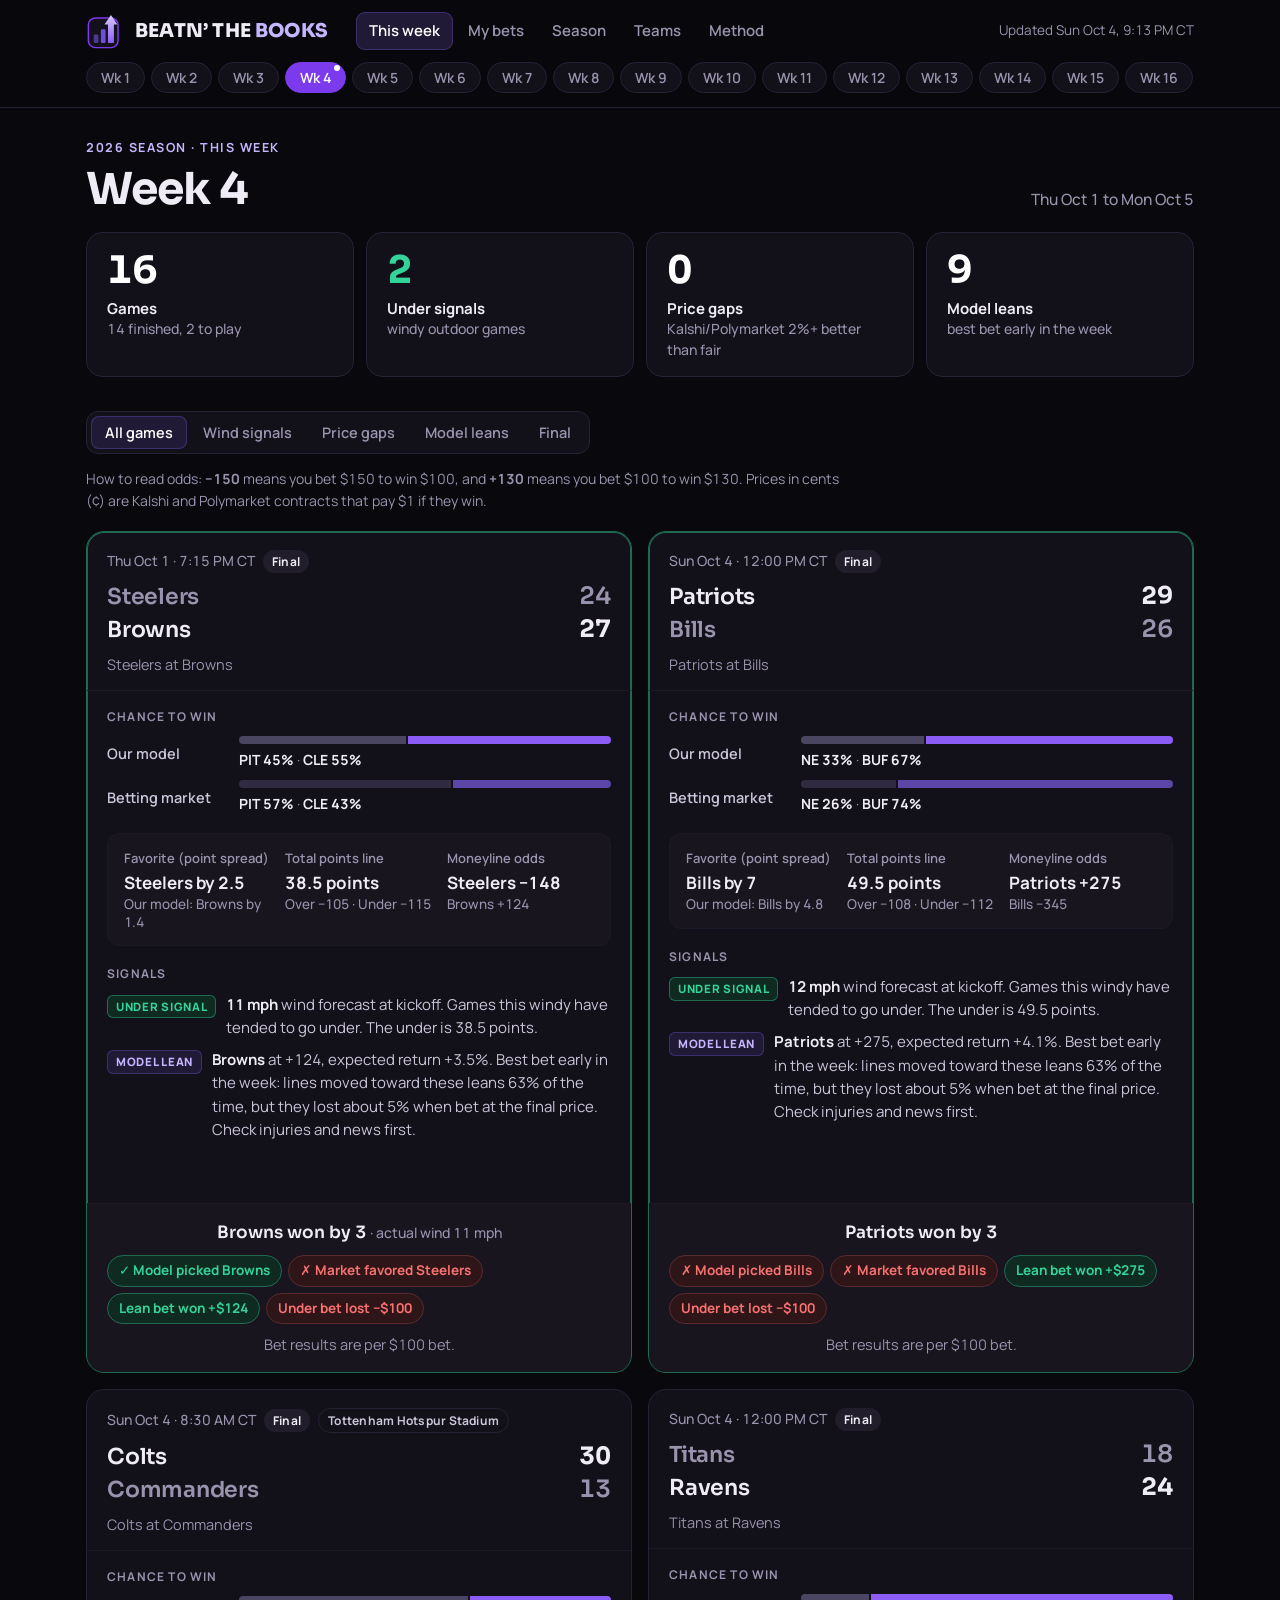
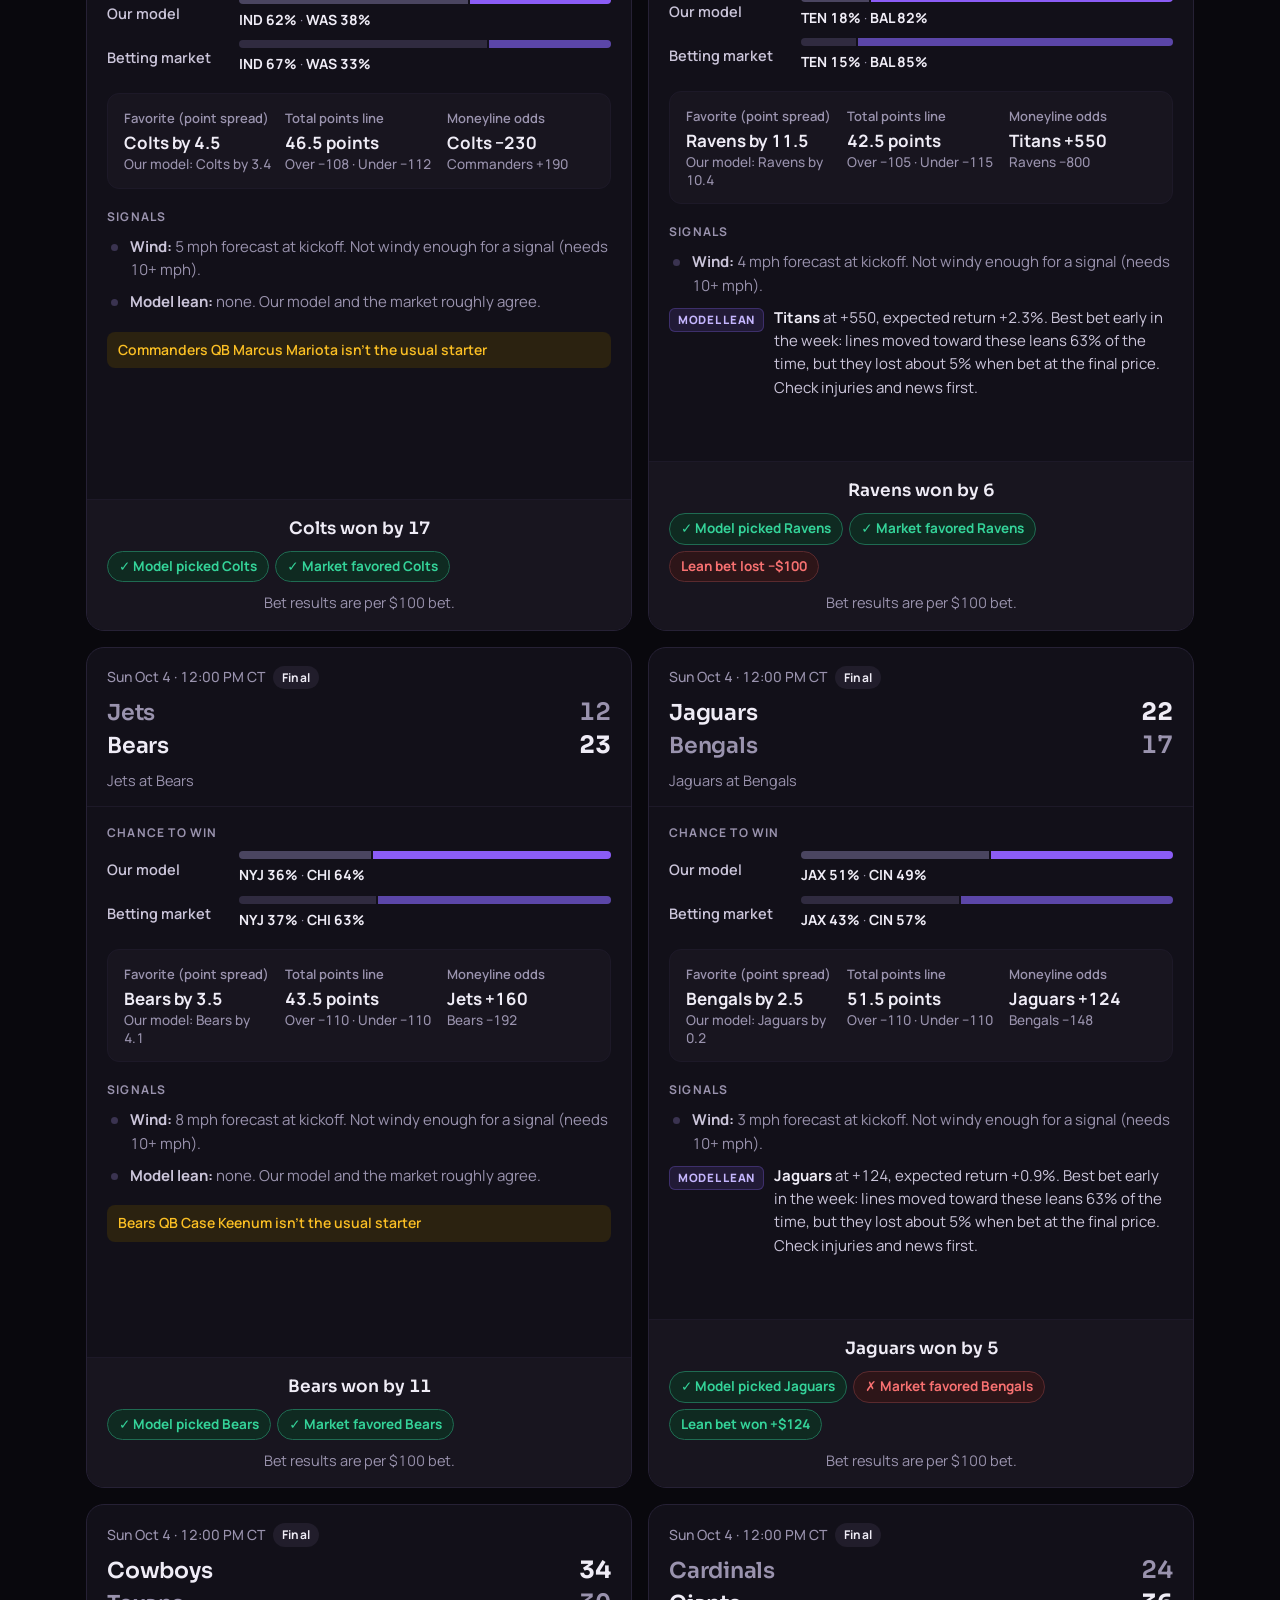
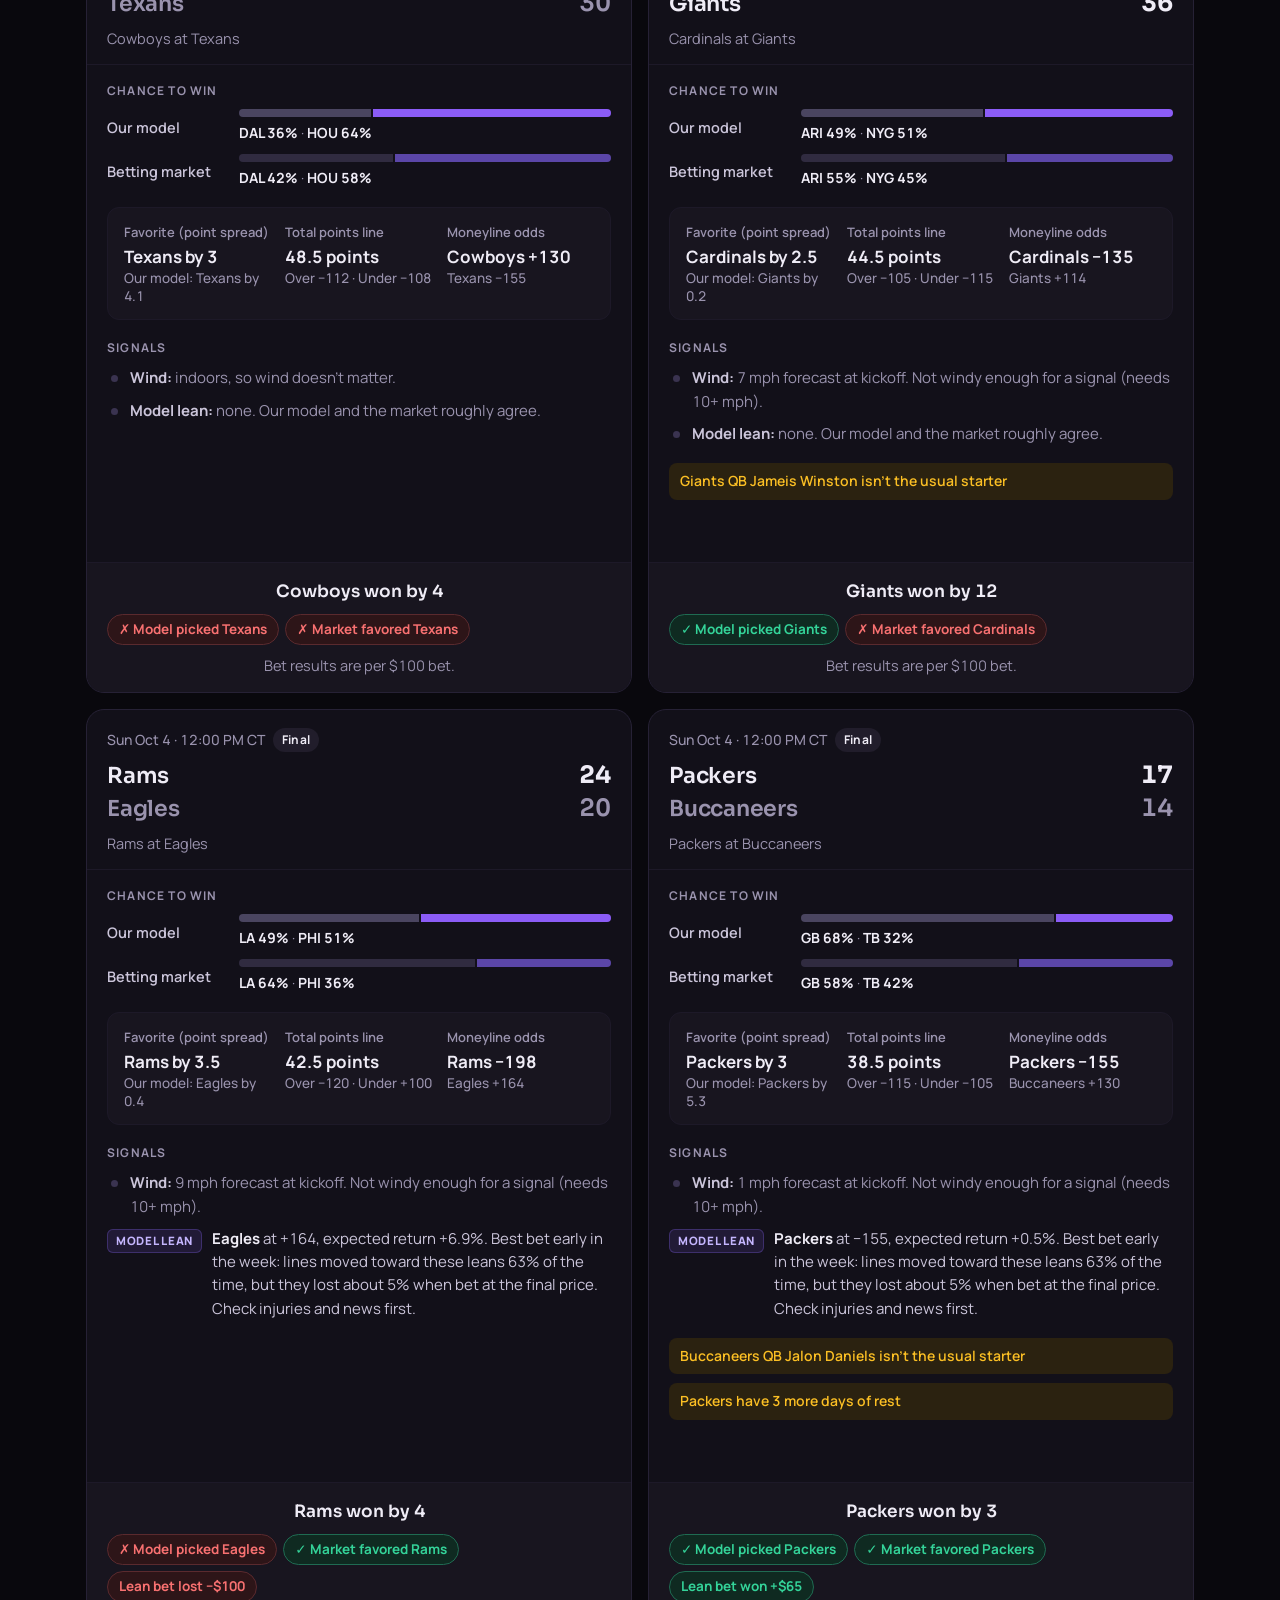
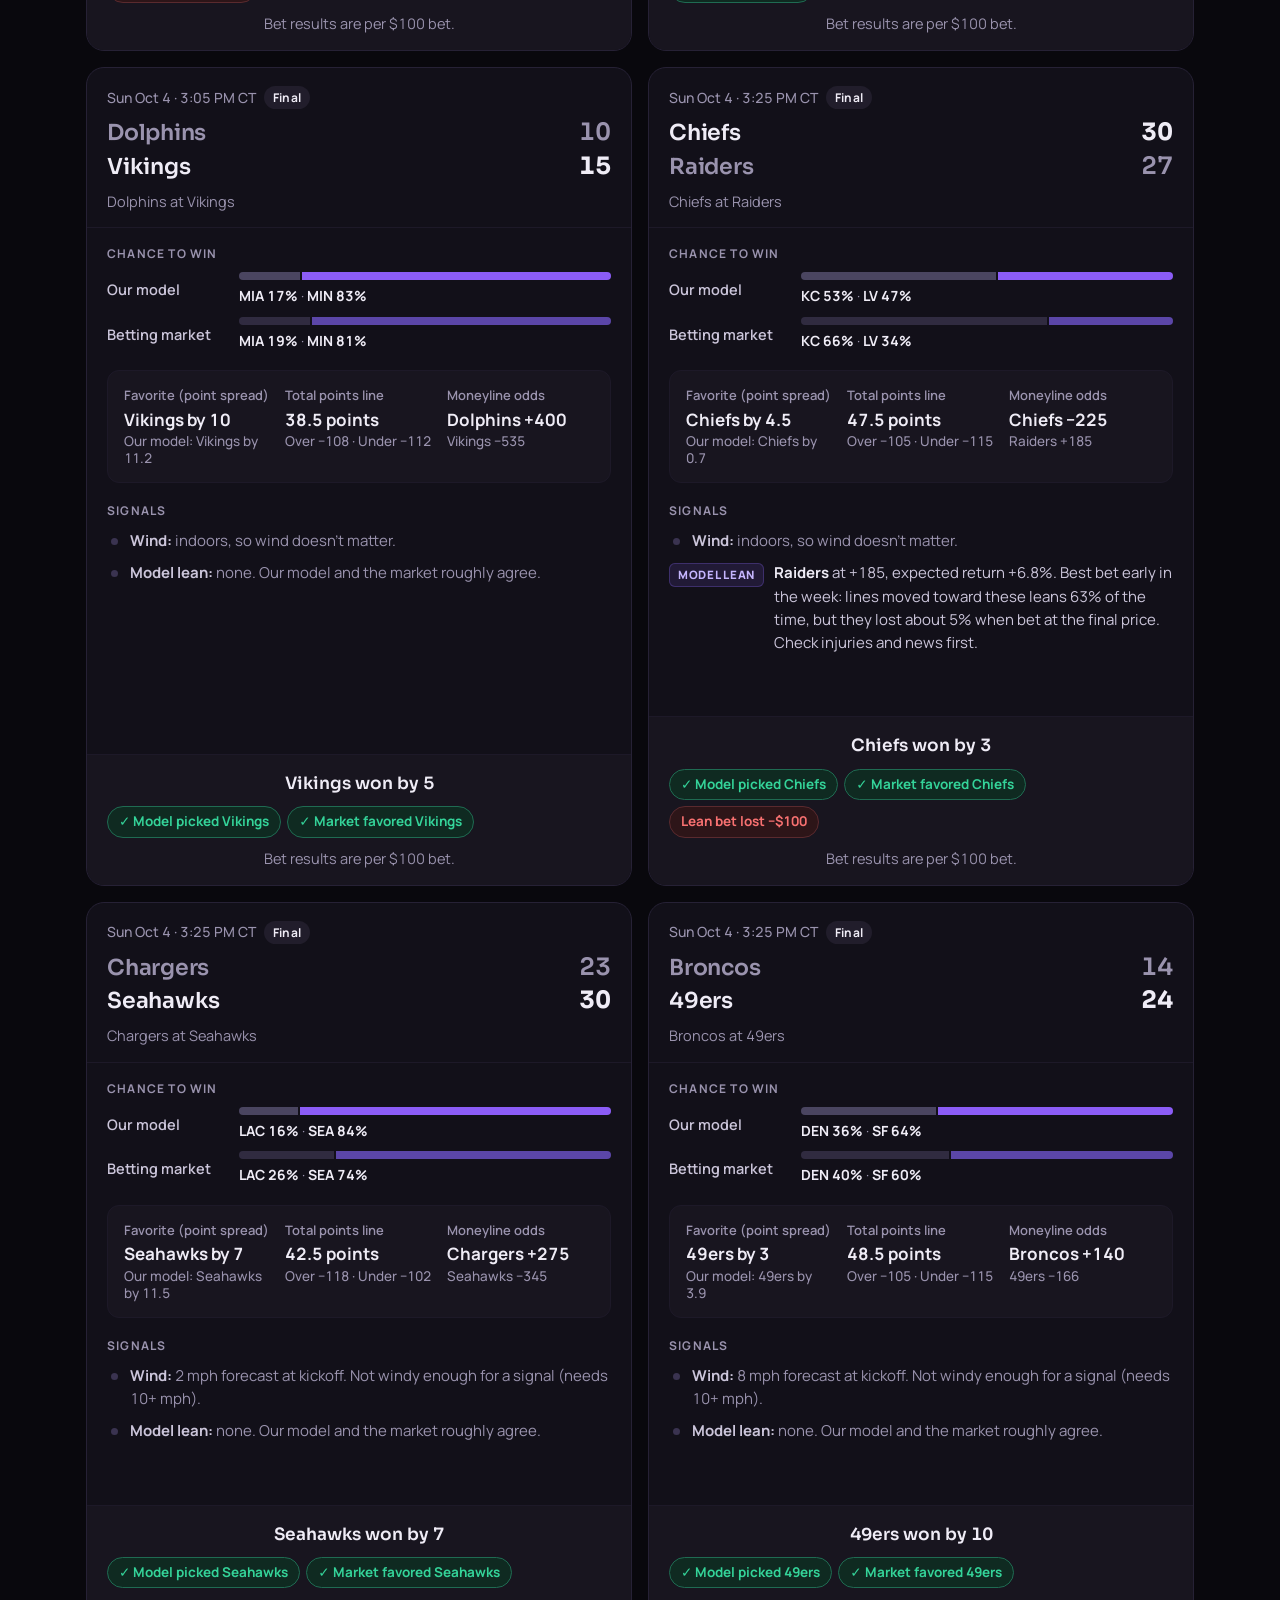
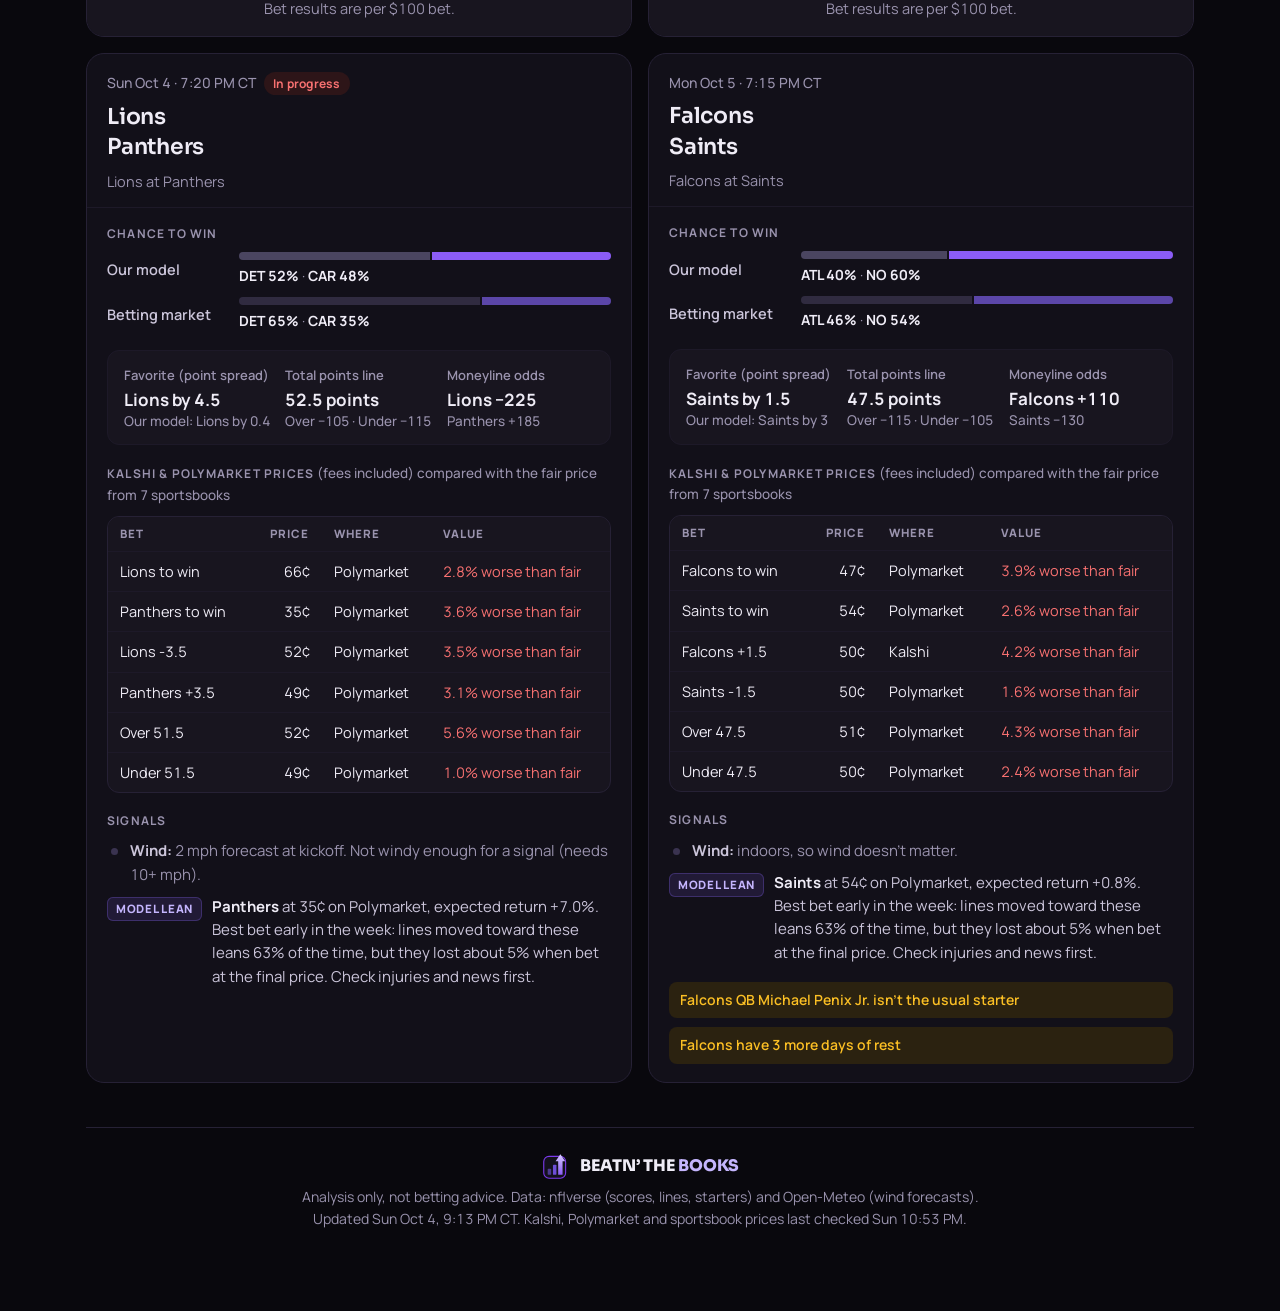
==== github-upload/site/index.html @ 91ff99f6 "Add files via upload" ====
<!doctype html>
<html lang="en">
<head>
<meta charset="utf-8">
<meta name="viewport" content="width=device-width, initial-scale=1, viewport-fit=cover">
<!--head-->
<title>Beatn’ the Books</title>
<meta name="description" content="Every NFL game, every week: an Elo model against the betting market, a tested wind-under signal, results and power ratings.">
<meta name="theme-color" content="#09080d">
<link rel="icon" href="favicon.svg" type="image/svg+xml">
<link rel="preconnect" href="https://fonts.googleapis.com">
<link rel="preconnect" href="https://fonts.gstatic.com" crossorigin>
<link rel="stylesheet" href="https://fonts.googleapis.com/css2?family=Manrope:wght@400;500;600;700;800&family=Sora:wght@600;700;800&display=swap">
<link rel="stylesheet" href="assets/style.css">
<!--/head-->
</head>
<body>
<!--body-->
<header class="bar">
  <div class="bar-in">
    <div class="brandrow">
      <a class="brand" href="index.html" aria-label="Beatn’ the Books home"><img src="favicon.svg" alt="" width="42" height="42"><span class="word">Beatn’ the <em>Books</em></span></a>
      <nav class="nav" aria-label="Pages">
        <a href="index.html" id="navWeek" aria-current="page">This week</a>
        <a href="index.html#bets" id="navBets">My bets</a>
        <a href="season.html">Season</a>
        <a href="teams.html">Teams</a>
        <a href="method.html">Method</a>
      </nav>
      <span class="spring"></span>
      <span class="stamp" data-stamp></span>
    </div>
    <nav class="rail" id="rail" aria-label="Week"></nav>
  </div>
</header>

<main class="wrap" data-page="week">
<div id="betsView" hidden>
  <section>
    <div class="pagehead">
      <div><div class="eyebrow">Bet tracker</div><h1>My bets</h1></div>
      <div class="sub" id="betsWhere"></div>
    </div>
    <p class="lede">Log each Kalshi or Polymarket bet with the price you paid. Once the game kicks off, the
      tracker compares your price with the closing line (did you beat the close?), and once it's final it
      settles the bet. Beating the close consistently is the best early sign of a real edge, long before
      profit means anything.</p>
    <div class="kpis" id="betKpis"></div>
  </section>

  <section>
    <div class="eyebrow">Add a bet</div>
    <form class="panel betform" id="betForm" autocomplete="off">
      <div class="field wide"><label for="bGame">Game</label><select id="bGame" required></select></div>
      <div class="field"><label for="bMarket">Market</label>
        <select id="bMarket"><option value="ml">Moneyline</option><option value="spread">Spread</option><option value="total">Total</option></select></div>
      <div class="field"><label for="bSide">Side</label><select id="bSide"></select></div>
      <div class="field" id="bPointWrap"><label for="bPoint">Line</label><input id="bPoint" class="num" type="number" step="0.5" inputmode="decimal"></div>
      <div class="field"><label for="bVenue">Where</label>
        <select id="bVenue"><option value="kalshi">Kalshi</option><option value="polymarket">Polymarket</option><option value="other">Other</option></select></div>
      <div class="field"><label for="bCents">Price paid (¢)</label><input id="bCents" class="num" type="number" min="1" max="99" step="0.1" inputmode="decimal" required></div>
      <div class="field"><label for="bQty">Contracts</label><input id="bQty" class="num" type="number" min="1" step="1" value="10" inputmode="numeric" required></div>
      <div class="field"><label for="bReason">Why</label>
        <select id="bReason"><option value="wind">Wind under</option><option value="gap">Price gap</option><option value="lean">Model lean</option><option value="other">Other</option></select></div>
      <div class="field wide"><label for="bNote">Note (optional)</label><input id="bNote" maxlength="140"></div>
      <div class="formfoot">
        <span class="why" id="bPreview"></span>
        <span class="spring"></span>
        <span class="why" id="bStatus" role="status"></span>
        <button class="btn" type="submit" id="bSave">Save bet</button>
      </div>
    </form>
  </section>

  <section>
    <div class="eyebrow">Running profit · settled bets</div>
    <div class="panel"><div class="chart" id="betChart"></div></div>
  </section>

  <section>
    <div class="eyebrow">All bets, newest first</div>
    <div class="tablebox"><table id="betTable"></table></div>
    <p class="lede">Fees are estimated from each exchange's taker formula (Polymarket sports 5%, Kalshi 7%
      of price × (1 − price) per contract), so check your own fills. “Vs closing line” compares your bet with the final
      line before kickoff: more points than the close, or a lower price, means you beat it.</p>
  </section>
</div>

<div id="weekView">
  <section>
    <div class="pagehead">
      <div>
        <div class="eyebrow" id="weekEyebrow"></div>
        <h1 id="weekTitle">This week</h1>
      </div>
      <div class="sub" id="weekSub"></div>
    </div>
    <div class="kpis" id="kpis"></div>
  </section>

  <section id="playsWrap" hidden>
    <div class="eyebrow">Worth a look before kickoff</div>
    <div class="plays" id="plays"></div>
  </section>

  <section>
    <div class="filters" id="filters" role="group" aria-label="Filter games">
      <button type="button" data-f="all" aria-pressed="true">All games</button>
      <button type="button" data-f="wind" aria-pressed="false">Wind signals</button>
      <button type="button" data-f="gap" aria-pressed="false">Price gaps</button>
      <button type="button" data-f="lean" aria-pressed="false">Model leans</button>
      <button type="button" data-f="final" aria-pressed="false">Final</button>
    </div>
    <p class="oddshelp">How to read odds: <b>−150</b> means you bet $150 to win $100, and <b>+130</b> means you bet $100 to win $130. Prices in cents (¢) are Kalshi and Polymarket contracts that pay $1 if they win.</p>
    <div class="games" id="games"></div>
  </section>
</div>

  <footer><div class="fbrand"><img src="favicon.svg" alt="" width="30" height="30"><span>Beatn’ the <em>Books</em></span></div><br>Analysis only, not betting advice. Data: nflverse (scores, lines, starters) and Open-Meteo (wind forecasts).<br><span data-foot></span></footer>
</main>
<script src="data.js"></script>
<script src="assets/app.js"></script>
<!--/body-->
</body>
</html>
---- github-upload/site/assets/style.css ----
/* Beatn’ the Books site. Direction: premium dark, purple and black (Mason's brief). A deliberate
   single dark theme: near-black violet-tinted canvas, flat dark cards with hairline borders,
   purple only where it means something (brand, selection, the home team, highlights).
   Sora (geometric, sharp) for the wordmark, headings, team names and big numbers; Manrope for
   reading. Green = good, red = bad. Charts use validated slots: violet #9085e9 + orange #d95926. */
:root{
  color-scheme:dark;
  --bg:#09080d; --surface:#121019; --surface-2:#18151f; --raise:#211d2b;
  --fg:#efecf6; --fg-2:#cbc5da; --muted:#9a93ae; --line:#262135; --line-2:#1d1928;
  --purple:#8b5cf6; --purple-strong:#7c3aed; --purple-soft:#c4b5fd; --purple-bg:#211a36; --purple-deep:#4c3a8f;
  --link:#b9a6ff;
  --home:#8b5cf6; --away:#4a4560; --mkt-home:#5b46a8; --mkt-away:#302b40;
  --good:#34d399; --good-bg:#0f2a21;
  --warn:#fbbf24; --warn-bg:#2b2210;
  --bad:#f87171; --bad-bg:#2d1518;
  --series-1:#9085e9; --series-2:#d95926;
  --grid:#1d1928; --axis:#3a3350;
  --font-display:"Sora",system-ui,sans-serif;
  --font-body:"Manrope",system-ui,-apple-system,"Segoe UI",sans-serif;
  --font-mono:var(--font-body);
  --accent:var(--purple); --accent-strong:var(--purple-soft); --accent-bg:var(--purple-bg); --on-accent:#ffffff;
  --gold-ink:var(--purple-soft); --gold-bg:var(--purple-bg); --gold:var(--purple);
}

*{box-sizing:border-box}
html,body{background:var(--bg)}
body{color:var(--fg);font-family:var(--font-body);font-size:16px;line-height:1.6;margin:0;
  font-variant-numeric:tabular-nums;-webkit-font-smoothing:antialiased;-moz-osx-font-smoothing:grayscale;text-rendering:optimizeLegibility}
.wrap{max-width:1140px;margin:0 auto;padding-inline:16px;padding-block:0 56px}
h1,h2,h3{font-family:var(--font-display);margin:0;letter-spacing:-.02em;text-wrap:balance;color:var(--fg)}
b{font-weight:700}
.num{font-variant-numeric:tabular-nums}
button{font-family:inherit;font-size:inherit;color:inherit}
a{color:var(--link);text-decoration-color:rgba(185,166,255,.4);text-underline-offset:3px}
a:hover{color:#d6cbff}
:focus-visible{outline:2px solid var(--purple);outline-offset:2px}
[hidden]{display:none!important}
.ok{color:var(--good)} .no{color:var(--bad)} .push{color:var(--muted)}
.why{color:var(--muted);font-size:14.5px}
.small{font-size:13.5px}
::selection{background:#4c3a8f;color:#fff}

/* ---------- top bar ---------- */
.bar{position:sticky;top:env(safe-area-inset-top,0px);z-index:20;background:rgba(9,8,13,.92);
  backdrop-filter:saturate(140%) blur(10px);-webkit-backdrop-filter:saturate(140%) blur(10px);border-bottom:1px solid var(--line)}
.bar-in{max-width:1140px;margin:0 auto;padding-inline:16px;padding-block:12px}
.brandrow{display:flex;align-items:center;gap:8px 28px;flex-wrap:wrap}
.brand{display:inline-flex;align-items:center;gap:11px;text-decoration:none;color:var(--fg)}
.brand img{width:38px;height:38px;flex:none;display:block}
.brand .word{font-family:var(--font-display);font-size:19px;font-weight:800;text-transform:uppercase;letter-spacing:.01em;line-height:1;white-space:nowrap}
.brand .word em{font-style:normal;color:var(--purple-soft)}
.nav{display:flex;gap:2px;flex-wrap:wrap}
.nav a{text-decoration:none;color:var(--muted);font-size:15px;font-weight:600;padding:7px 13px;border-radius:9px}
.nav a:hover{color:var(--fg);background:var(--surface-2)}
.nav a[aria-current="page"]{color:#fff;background:var(--purple-bg);box-shadow:inset 0 0 0 1px #3d2f6b}
.spring{flex:1 1 10px}
.stamp{font-size:13.5px;color:var(--muted)}
.rail{display:flex;gap:6px;overflow-x:auto;padding-block:12px 2px;scrollbar-width:thin;scrollbar-color:#3a3350 transparent}
.wk{flex:none;border:1px solid var(--line);background:var(--surface);border-radius:999px;padding:5px 14px;
  font-size:14px;font-weight:600;cursor:pointer;position:relative;color:var(--muted)}
.wk:hover{border-color:#4c3a8f;color:var(--fg)}
.wk[aria-pressed="true"]{background:var(--purple-strong);border-color:var(--purple-strong);color:#fff}
.wk.cur::after{content:"";position:absolute;top:2px;right:5px;width:6px;height:6px;border-radius:50%;background:var(--purple)}
.wk[aria-pressed="true"].cur::after{background:#fff}

/* ---------- page heading ---------- */
section{margin-top:30px}
.eyebrow{font-size:12.5px;color:var(--purple-soft);font-weight:700;margin-bottom:8px;text-transform:uppercase;letter-spacing:.12em}
.pagehead{display:flex;align-items:flex-end;gap:12px;flex-wrap:wrap;justify-content:space-between}
.pagehead h1{font-size:44px;font-weight:700;line-height:1.05}
.pagehead .sub{color:var(--muted);font-size:15.5px;font-weight:500}
.lede{color:var(--fg-2);font-size:16px;max-width:70ch;margin:12px 0 0}

/* ---------- summary tiles ---------- */
.kpis{display:grid;grid-template-columns:repeat(4,minmax(0,1fr));gap:12px;margin-top:20px}
.kpi{background:var(--surface);border:1px solid var(--line);border-radius:16px;padding:18px 20px 16px;min-width:0}
.kpi .v{font-family:var(--font-display);font-size:38px;font-weight:700;line-height:1.05;letter-spacing:-.02em;color:#fff}
.kpi .v small{font-family:var(--font-body);font-size:16px;color:var(--muted);font-weight:600;letter-spacing:0}
.kpi .v.small-v{font-size:26px;line-height:1.2}
.kpi .l{font-size:15px;color:var(--fg);font-weight:700;margin-top:8px;line-height:1.35}
.kpi .l span{font-weight:500;color:var(--muted);font-size:14px}
.kpi .v.good,.v.good{color:var(--good)} .kpi .v.bad,.v.bad{color:var(--bad)}
.panel{background:var(--surface);border:1px solid var(--line);border-radius:16px;padding:20px}

/* ---------- filters ---------- */
.filters{display:inline-flex;margin-top:4px;padding:4px;gap:2px;border:1px solid var(--line);border-radius:12px;background:var(--surface);flex-wrap:wrap}
.filters button{border:none;background:transparent;padding:7px 14px;font-size:14.5px;font-weight:600;cursor:pointer;border-radius:8px;color:var(--muted)}
.filters button:hover{color:var(--fg);background:var(--surface-2)}
.filters button[aria-pressed="true"]{background:var(--purple-bg);color:#fff;box-shadow:inset 0 0 0 1px #3d2f6b}
.oddshelp{font-size:14px;color:var(--muted);margin:14px 0 0;max-width:84ch}

/* ---------- plays strip ---------- */
.plays{display:flex;flex-direction:column;gap:8px}
.play{display:flex;gap:6px 14px;align-items:center;flex-wrap:wrap;background:var(--surface);border:1px solid var(--line);border-radius:12px;padding:13px 16px}
.play .what{font-weight:700;font-size:16px}
.play a{font-size:14.5px;font-weight:700;margin-left:auto}

/* ---------- game cards ---------- */
.games{display:grid;grid-template-columns:repeat(2,minmax(0,1fr));gap:16px;margin-top:18px}
.game{background:var(--surface);border:1px solid var(--line);border-radius:18px;overflow:hidden;display:flex;flex-direction:column;min-width:0}
.game.sig-card{border-color:#1f6b52;box-shadow:inset 0 0 0 1px #1f6b52}
.ghead{padding:18px 20px 14px;border-bottom:1px solid var(--line-2);display:flex;flex-direction:column;gap:8px}
.gmeta{display:flex;gap:8px;align-items:center;flex-wrap:wrap;font-size:14px;color:var(--muted);font-weight:500}
.teams{display:flex;flex-direction:column;gap:2px}
.trow{display:flex;justify-content:space-between;align-items:baseline;gap:12px;font-family:var(--font-display);
  font-size:22px;font-weight:600;letter-spacing:-.01em;line-height:1.3;color:var(--fg)}
.trow a{color:inherit;text-decoration:none} .trow a:hover{color:var(--purple-soft)}
.trow.lose{color:var(--muted)}
.trow .score{font-size:24px;font-weight:700}
.trow.lose .score{font-weight:600}
.chip{font-size:12px;font-weight:700;padding:2px 9px;border-radius:999px;background:var(--raise);color:var(--fg-2);white-space:nowrap;letter-spacing:.02em}
.chip.final{background:var(--raise);color:var(--fg)}
.chip.live{background:var(--bad-bg);color:var(--bad)}
.chip.venue{background:transparent;border:1px solid var(--line)}
.gbody{padding:16px 20px 18px;display:flex;flex-direction:column;gap:18px;flex:1}
.block{display:flex;flex-direction:column;gap:9px;min-width:0}
.bh{font-size:12px;font-weight:700;color:var(--muted);text-transform:uppercase;letter-spacing:.1em}
.bh .why{font-weight:500;text-transform:none;letter-spacing:0;font-size:13.5px}

.crow{display:grid;grid-template-columns:118px minmax(0,1fr);grid-template-areas:"lab bar" "lab val";gap:5px 14px;align-items:center}
.clab{grid-area:lab;font-size:14.5px;font-weight:600;color:var(--fg-2)}
.crow .track{grid-area:bar}
.crow .cval{grid-area:val;font-size:14px;color:var(--muted)}
.crow .cval b{color:var(--fg);font-weight:700}
.track{display:flex;gap:2px;height:8px;min-width:40px}
.track span{display:block;height:100%}
.track span:first-child{border-radius:4px 0 0 4px} .track span:last-child{border-radius:0 4px 4px 0}

.facts{display:grid;grid-template-columns:repeat(3,minmax(0,1fr));gap:14px;margin:0;padding:14px 16px;background:var(--surface-2);border-radius:12px;border:1px solid var(--line-2)}
.facts div{min-width:0}
.facts dt{font-size:13px;color:var(--muted);margin-bottom:3px;font-weight:600}
.facts dd{margin:0;font-size:17px;font-weight:700;line-height:1.3;color:var(--fg)}
.facts dd.sub{font-size:13.5px;font-weight:500;color:var(--muted);margin-top:2px}

table.mini{font-size:14.5px}
table.mini th,table.mini td{padding:8px 12px}
.tablebox.flat{border-radius:12px;background:var(--surface-2)}

.signals .sig{display:flex;gap:10px;align-items:flex-start;font-size:15px;line-height:1.55;color:var(--fg-2)}
.sig .tag{margin-top:2px}
.sig b{color:var(--fg)}
.sig.muted{color:var(--muted)}
.sig.muted b{color:var(--fg-2)}
.sig .dot{flex:none;width:7px;height:7px;border-radius:50%;background:var(--axis);margin:9px 2px 0 4px}
.tag{font-size:11.5px;font-weight:800;padding:3px 9px;border-radius:6px;white-space:nowrap;flex:none;letter-spacing:.06em;text-transform:uppercase}
.tag.under{background:var(--good-bg);color:var(--good);box-shadow:inset 0 0 0 1px #1f6b52}
.tag.roof{background:var(--warn-bg);color:var(--warn)}
.tag.none{background:var(--raise);color:var(--muted)}
.tag.lean{background:var(--purple-bg);color:var(--purple-soft);box-shadow:inset 0 0 0 1px #3d2f6b}
.tag.gap{background:var(--purple-strong);color:#fff}
.note{font-size:14px;color:var(--warn);background:var(--warn-bg);border-radius:8px;padding:7px 11px;font-weight:600}

.gfoot{padding:15px 20px;border-top:1px solid var(--line-2);background:var(--surface-2)}
.results{display:flex;flex-direction:column;gap:9px}
.rhead{font-family:var(--font-display);font-weight:600;font-size:17px;color:var(--fg)}
.rhead .why{font-family:var(--font-body);font-weight:500;font-size:14px}
.pills{display:flex;gap:6px;flex-wrap:wrap}
.pill{font-size:13.5px;font-weight:700;padding:4px 11px;border-radius:999px;background:var(--raise);border:1px solid var(--line)}
.pill.ok{color:var(--good);border-color:#1f6b52;background:var(--good-bg)}
.pill.no{color:var(--bad);border-color:#5a2a2e;background:var(--bad-bg)}
.empty{background:var(--surface);border:1px solid var(--line);border-radius:14px;padding:22px;color:var(--muted);grid-column:1/-1}

/* ---------- tables ---------- */
.tablebox{overflow-x:auto;background:var(--surface);border:1px solid var(--line);border-radius:16px}
table{border-collapse:collapse;width:100%;font-size:15px}
th,td{padding:11px 15px;text-align:left;border-bottom:1px solid var(--line-2);white-space:nowrap}
th{font-size:11.5px;color:var(--muted);font-weight:800;background:var(--surface-2);text-transform:uppercase;letter-spacing:.09em}
td.n,th.n{text-align:right}
tr:last-child td{border-bottom:none}
tbody tr:hover td{background:#16131e}
tbody tr.sel td{background:var(--purple-bg)}
.rbar{display:inline-block;height:6px;border-radius:3px;background:linear-gradient(90deg,#4c3a8f,var(--purple));vertical-align:middle}
.teamlink{background:none;border:none;padding:0;cursor:pointer;color:var(--fg);font-weight:700;text-align:left;font-size:15.5px}
.teamlink:hover{color:var(--purple-soft)}
.split{display:grid;grid-template-columns:minmax(0,1fr) minmax(0,1fr);gap:16px}
#teamName{font-size:32px!important;font-weight:700;line-height:1.1}

/* ---------- charts ---------- */
.chart{position:relative}
.chart svg{display:block;width:100%;height:auto;overflow:visible}
.chart .gridline{stroke:var(--grid);stroke-width:1}
.chart .zero{stroke:var(--axis);stroke-width:1.5}
.chart .ref{stroke:var(--axis);stroke-width:1;stroke-dasharray:4 4}
.chart .tick{fill:var(--muted);font-family:var(--font-body);font-size:12.5px;font-weight:600}
.chart .dlabel{fill:var(--fg);font-family:var(--font-body);font-size:13.5px;font-weight:700}
.chart .line{fill:none;stroke-width:2.5;stroke-linejoin:round;stroke-linecap:round}
.chart .s1{stroke:var(--series-1)} .chart .s2{stroke:var(--series-2)}
.chart .d1{fill:var(--series-1);stroke:var(--surface);stroke-width:2}
.chart .d2{fill:var(--series-2);stroke:var(--surface);stroke-width:2}
.chart .cross{stroke:var(--muted);stroke-width:1}
.tip{position:absolute;pointer-events:none;background:var(--raise);border:1px solid var(--line);border-radius:10px;color:var(--fg);
  padding:9px 12px;font-size:13.5px;box-shadow:0 10px 30px rgba(0,0,0,.5);white-space:nowrap;z-index:5}
.legend{display:flex;gap:20px;flex-wrap:wrap;font-size:14.5px;font-weight:600;color:var(--fg-2);margin-bottom:12px}
.legend span{display:inline-flex;align-items:center;gap:8px}
.legend i{display:inline-block;width:18px;height:3px;border-radius:2px}

/* ---------- bet tracker form ---------- */
.betform{display:grid;grid-template-columns:repeat(4,minmax(0,1fr));gap:16px}
.field{display:flex;flex-direction:column;gap:6px;min-width:0}
.field.wide{grid-column:span 2}
.field label{font-size:14px;color:var(--fg-2);font-weight:700}
.field input,.field select{background:var(--surface-2);border:1px solid var(--line);border-radius:10px;padding:10px 12px;
  min-width:0;width:100%;font-family:inherit;font-size:15.5px;color:var(--fg)}
.field input:focus,.field select:focus{outline:2px solid var(--purple);outline-offset:0;border-color:transparent}
.formfoot{grid-column:1/-1;display:flex;gap:10px;align-items:center;flex-wrap:wrap}
.btn{background:var(--purple-strong);color:#fff;border:none;border-radius:10px;padding:11px 20px;font-weight:700;cursor:pointer;white-space:nowrap;font-size:15px}
.btn:hover{background:var(--purple)}
.btn:disabled{opacity:.6;cursor:default}
.btn.ghost{background:transparent;color:var(--bad);border:1px solid var(--line)}
.btn.ghost:hover{border-color:var(--bad);background:transparent}
.btn.small{padding:5px 11px;font-size:13px}

/* ---------- method page ---------- */
.prose{max-width:74ch}
.prose h2{font-size:26px;font-weight:700;margin:36px 0 10px}
.prose p,.prose li{font-size:16px;color:var(--fg-2)}
.prose ul{padding-left:20px;display:flex;flex-direction:column;gap:8px}
.formula{background:var(--surface-2);border:1px solid var(--line);border-radius:10px;padding:11px 15px;
  display:block;overflow-x:auto;font-size:15px;white-space:nowrap;color:var(--fg)}
.callout{background:var(--surface);border:1px solid #3d2f6b;border-radius:14px;padding:16px 18px;margin-top:16px}

/* ---------- footer ---------- */
footer{margin-top:44px;padding:24px 16px;border-top:1px solid var(--line);color:var(--muted);font-size:14px;text-align:center;line-height:1.6}
footer .fbrand{display:inline-flex;align-items:center;gap:10px;margin-bottom:6px;font-family:var(--font-display);font-weight:800;
  font-size:16px;text-transform:uppercase;color:var(--fg)}
footer .fbrand img{width:28px;height:28px}
footer .fbrand em{font-style:normal;color:var(--purple-soft)}

@media (max-width:860px){
  .games,.split{grid-template-columns:minmax(0,1fr)}
  .kpis{grid-template-columns:repeat(2,minmax(0,1fr))}
  .betform{grid-template-columns:repeat(2,minmax(0,1fr))}
}
@media (max-width:520px){
  .bar{position:static;backdrop-filter:none;-webkit-backdrop-filter:none;background:var(--bg)}
  .bar .stamp{display:none}
  .brand img{width:34px;height:34px}
  .brand .word{font-size:17px}
  .nav{flex-wrap:nowrap;overflow-x:auto;width:100%;scrollbar-width:none}
  .nav a{flex:none;padding:6px 11px}
  .pagehead h1{font-size:34px}
  .kpi{padding:14px 14px 12px}
  .kpi .v{font-size:32px}
  .trow{font-size:20px} .trow .score{font-size:22px}
  .facts{grid-template-columns:minmax(0,1fr) minmax(0,1fr)}
  .crow{grid-template-columns:minmax(0,1fr);grid-template-areas:"lab" "bar" "val"}
  table.mini thead{display:none}
  table.mini tr{display:grid;grid-template-columns:minmax(0,1fr) auto;padding:9px 12px;border-bottom:1px solid var(--line-2)}
  table.mini tr:last-child{border-bottom:none}
  table.mini td{border:none;padding:1px 0;white-space:normal}
  table.mini td:nth-child(1){font-weight:700}
  table.mini td:nth-child(2){text-align:right;font-weight:700}
  table.mini td:nth-child(3){color:var(--muted)}
  table.mini td:nth-child(4){text-align:right}
  .signals .sig{flex-wrap:wrap;gap:5px 10px}
  .signals .sig .tag + span{flex:1 1 100%}
}
@media (prefers-reduced-motion:reduce){*{transition:none!important;scroll-behavior:auto!important}}
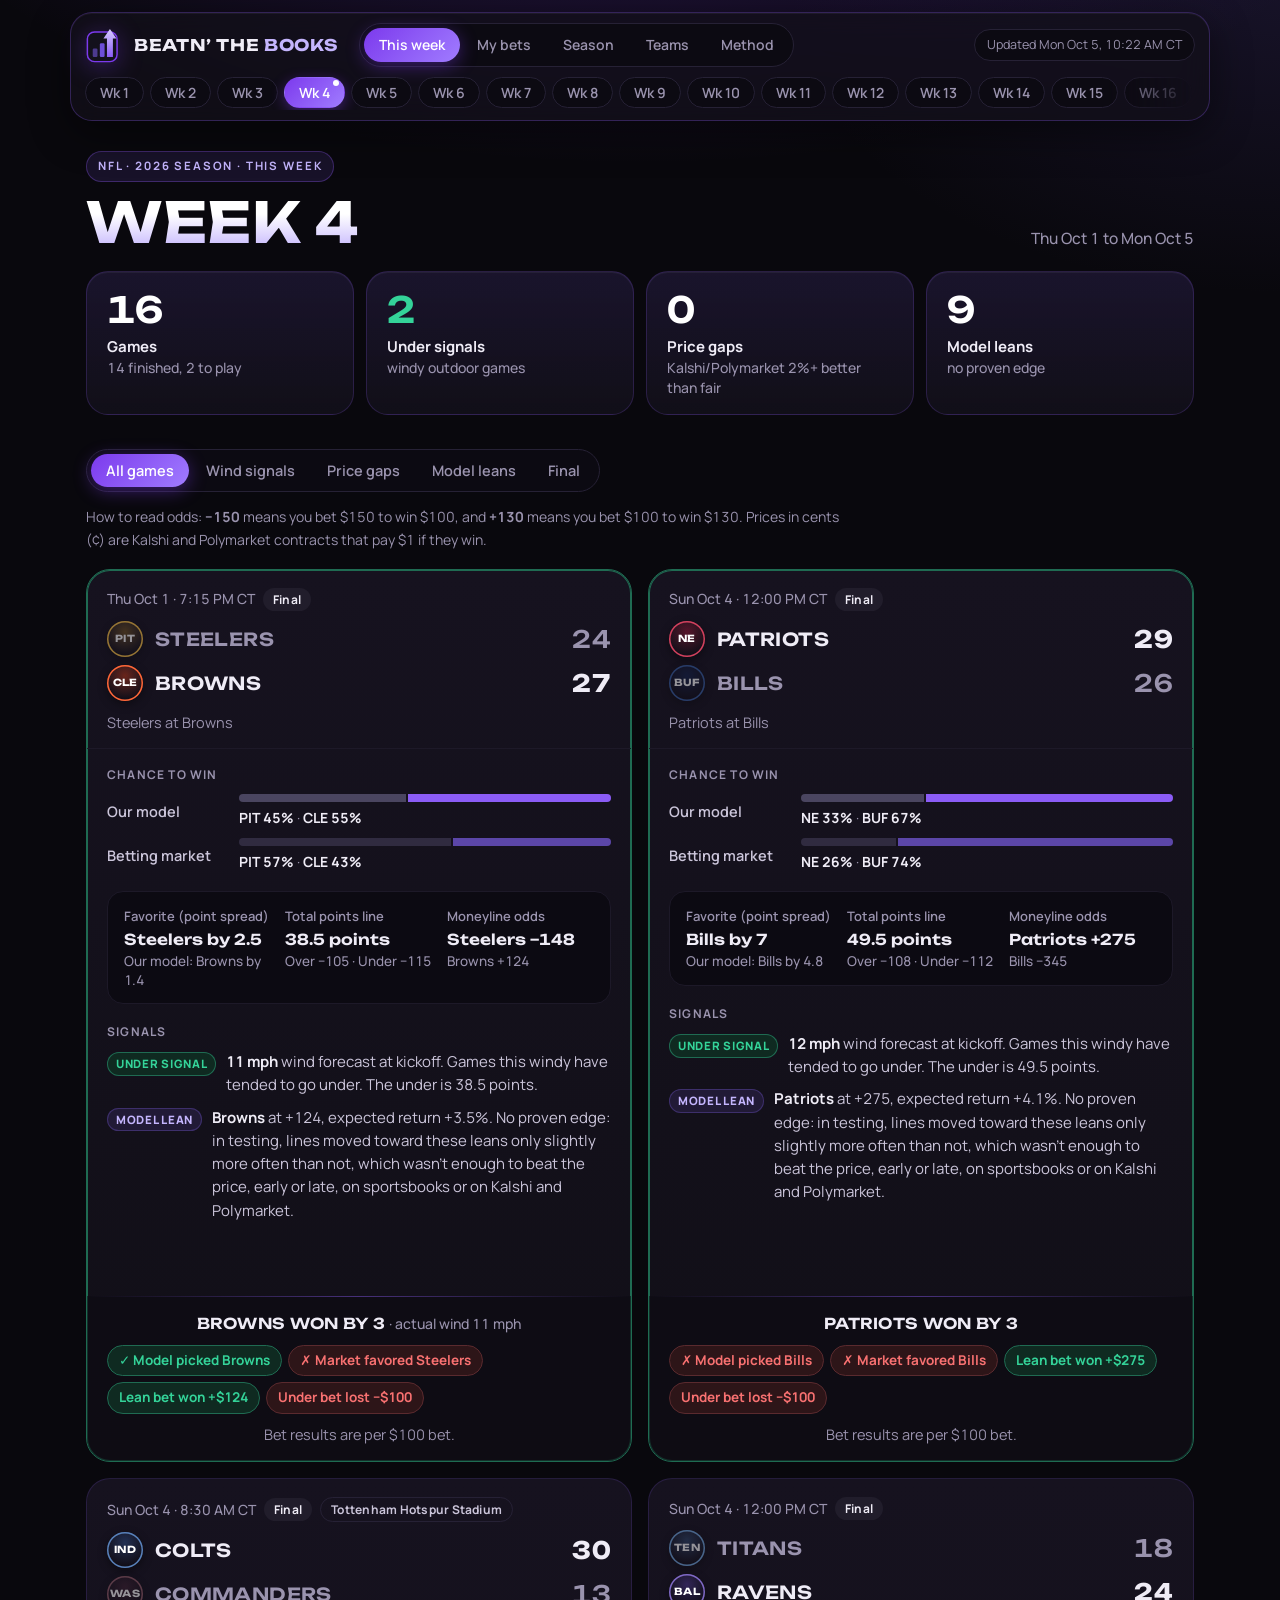
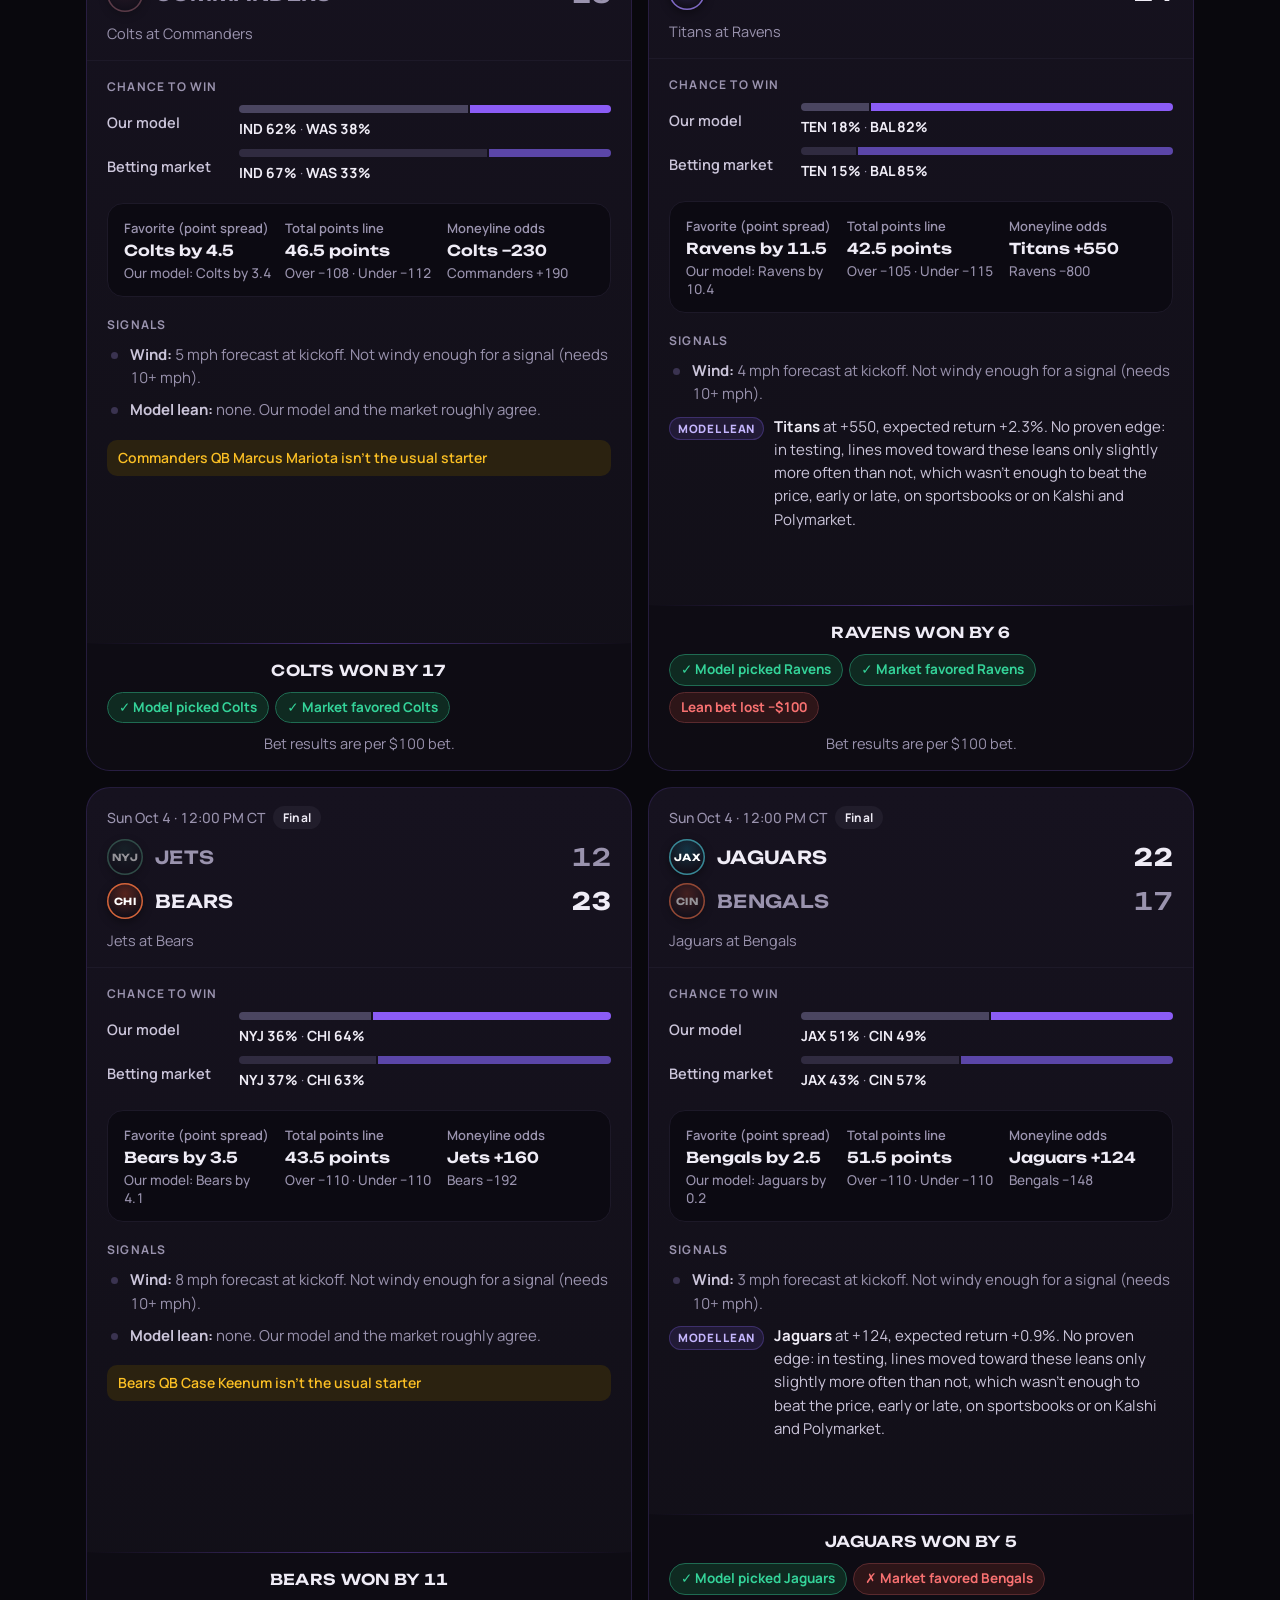
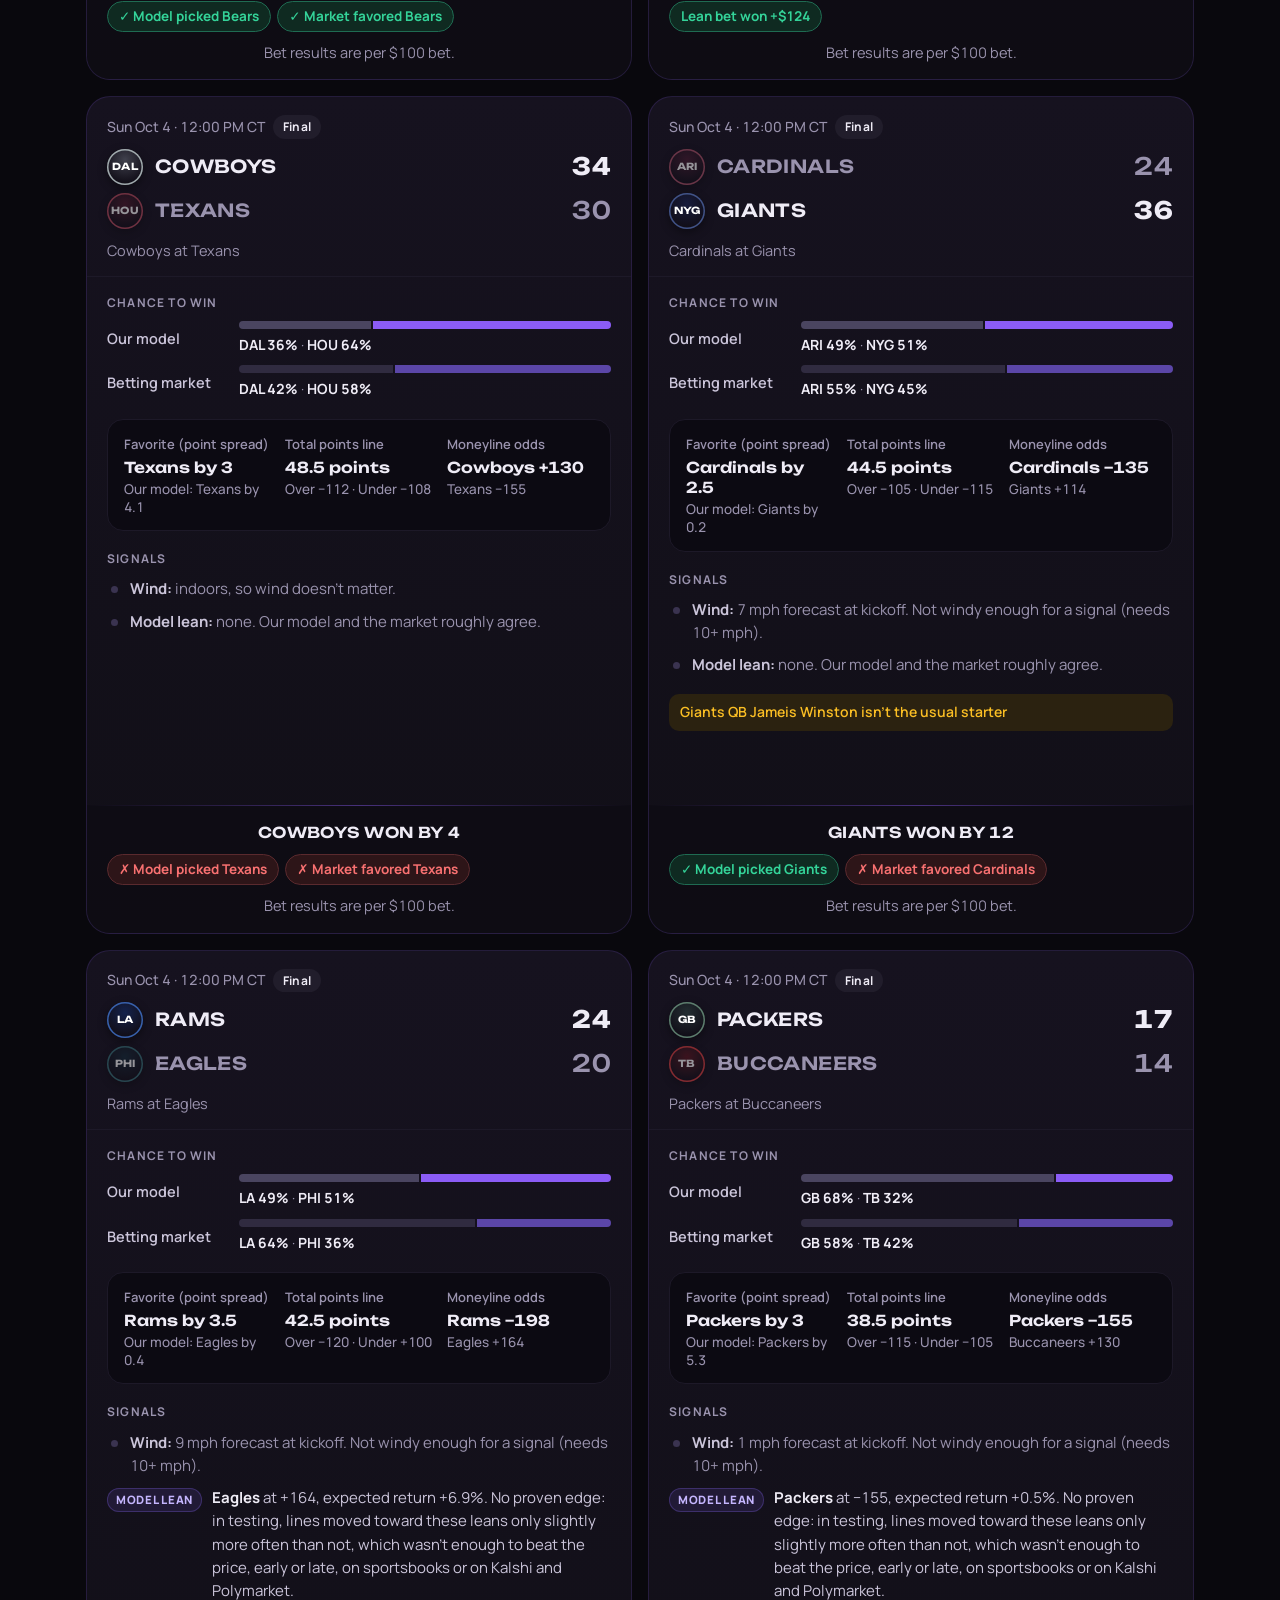
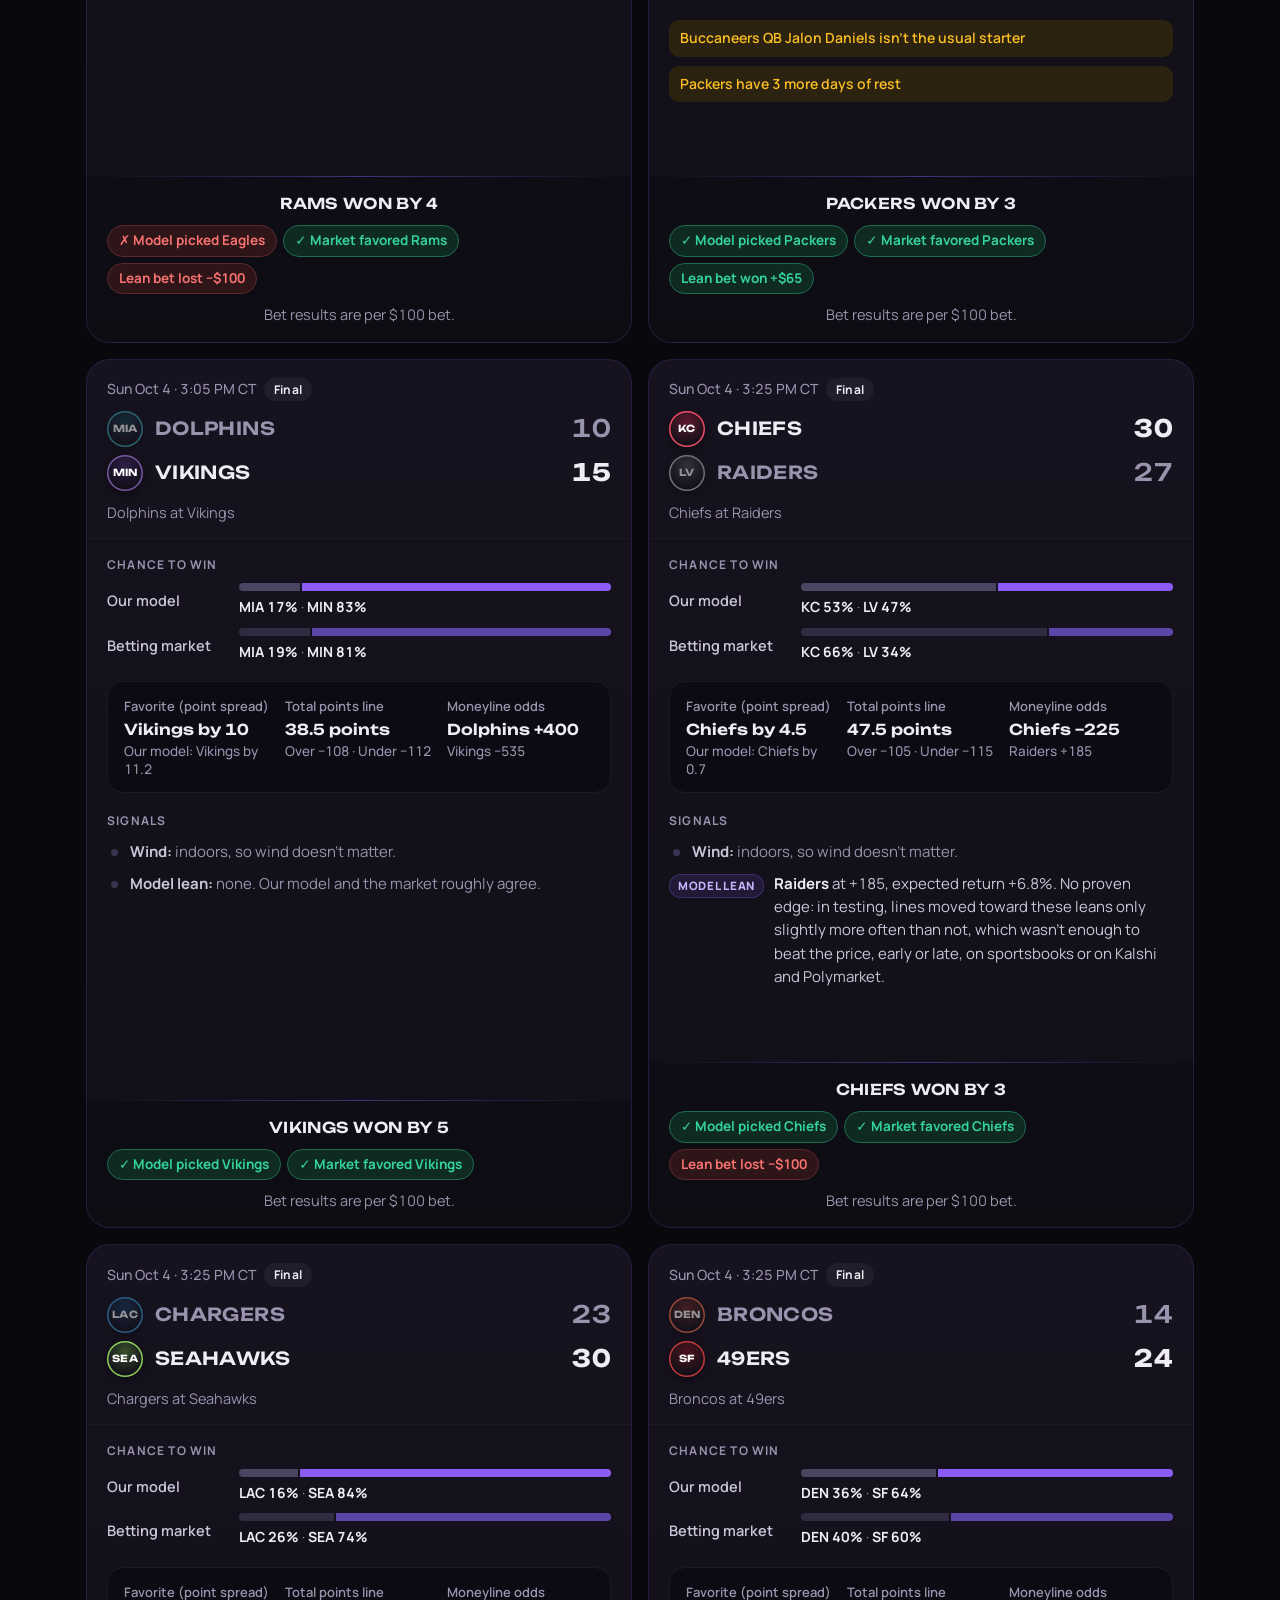
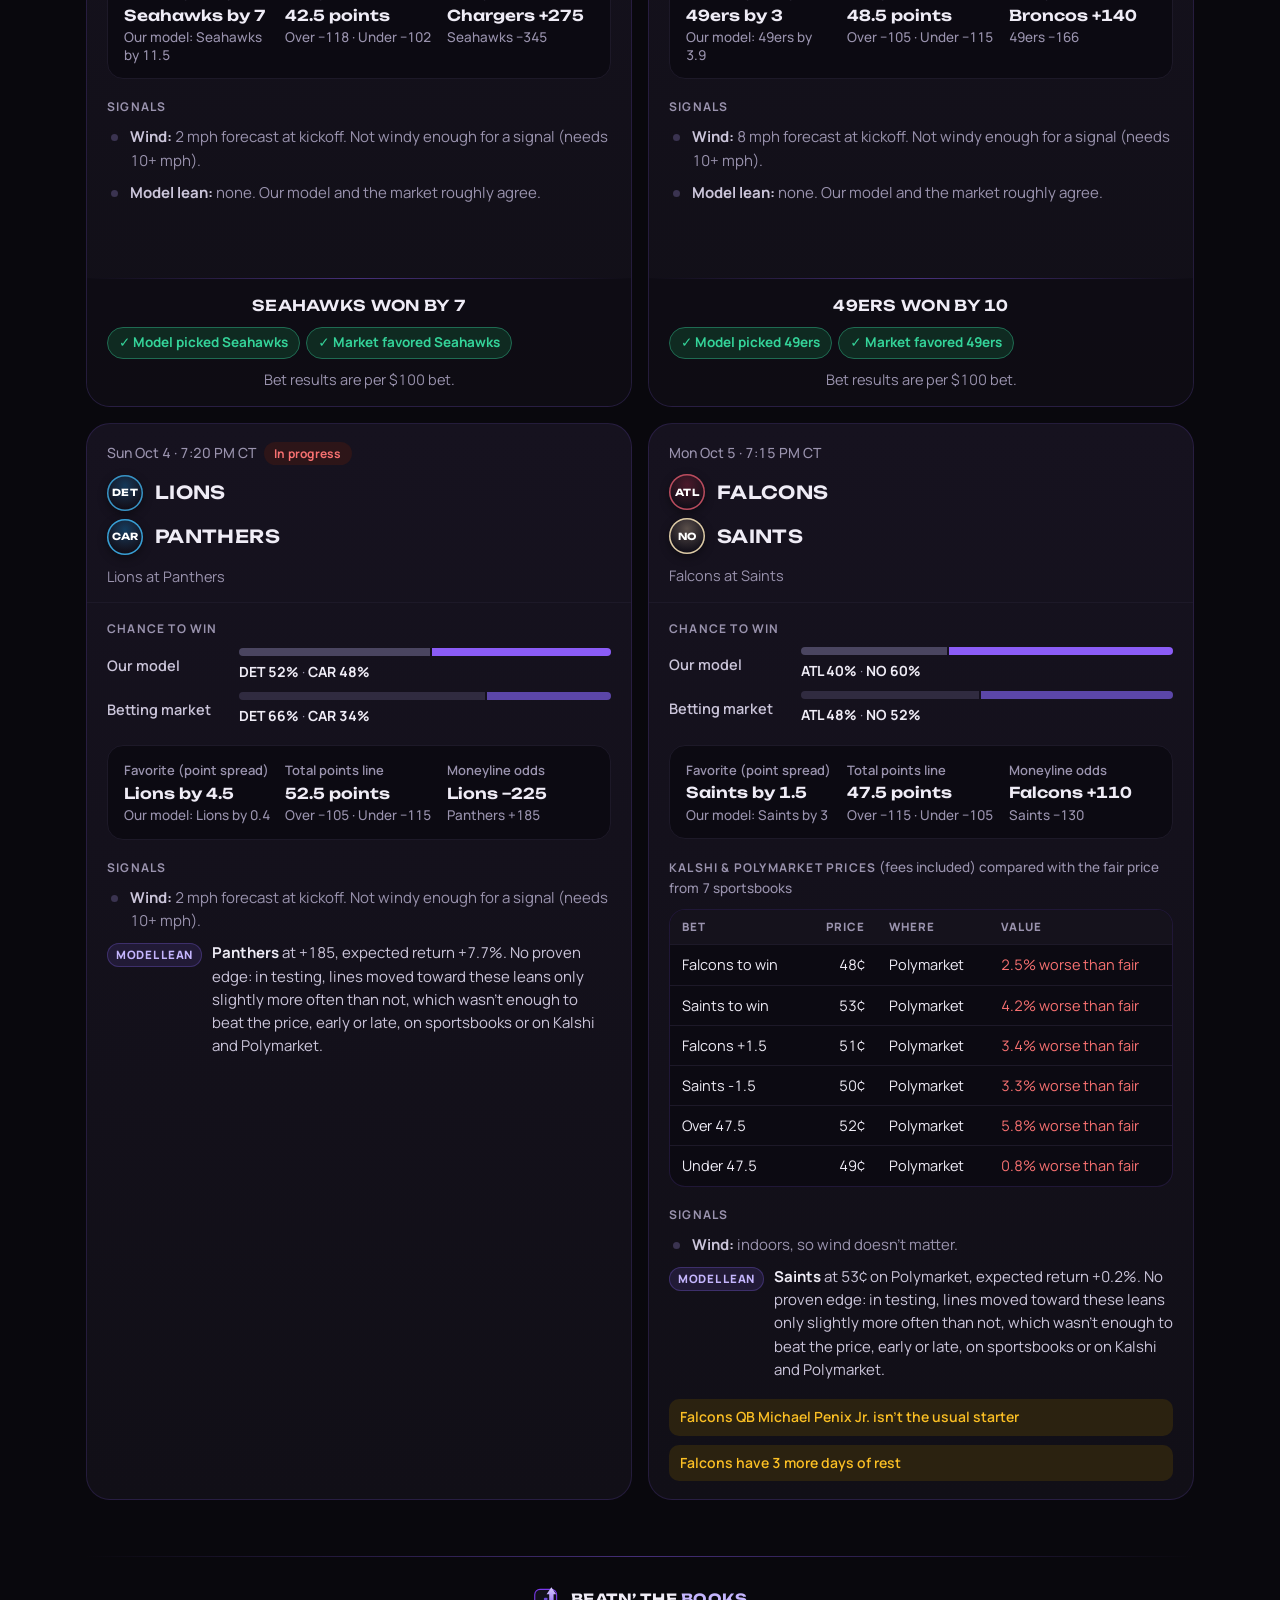
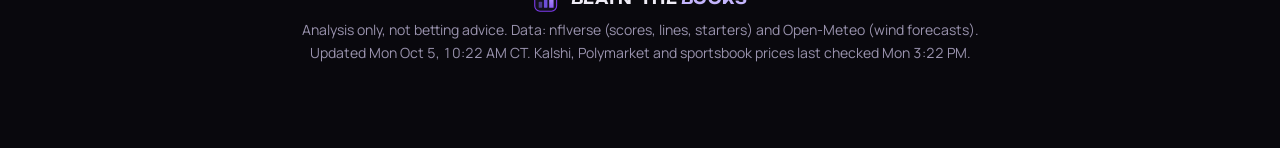
==== commit 6a4a8430: "Add files via upload" ====
--- a/github-upload/site/index.html
+++ b/github-upload/site/index.html
@@ -10,7 +10,7 @@
 <link rel="icon" href="favicon.svg" type="image/svg+xml">
 <link rel="preconnect" href="https://fonts.googleapis.com">
 <link rel="preconnect" href="https://fonts.gstatic.com" crossorigin>
-<link rel="stylesheet" href="https://fonts.googleapis.com/css2?family=Manrope:wght@400;500;600;700;800&family=Sora:wght@600;700;800&display=swap">
+<link rel="stylesheet" href="https://fonts.googleapis.com/css2?family=Manrope:wght@400;500;600;700;800&family=Unbounded:wght@500;600;700;800&display=swap">
 <link rel="stylesheet" href="assets/style.css">
 <!--/head-->
 </head>
--- a/github-upload/site/assets/style.css
+++ b/github-upload/site/assets/style.css
@@ -1,13 +1,16 @@
-/* Beatn’ the Books site. Direction: premium dark, purple and black (Mason's brief). A deliberate
-   single dark theme: near-black violet-tinted canvas, flat dark cards with hairline borders,
-   purple only where it means something (brand, selection, the home team, highlights).
-   Sora (geometric, sharp) for the wordmark, headings, team names and big numbers; Manrope for
-   reading. Green = good, red = bad. Charts use validated slots: violet #9085e9 + orange #d95926. */
+/* Beatn’ the Books site. Look: "Prestige" (Mason's pick of 3, Oct 4 2026): modern fintech, purple and
+   black. Near-black canvas with a soft purple glow at the top, a floating glass menu, rounded glass cards,
+   purple gradients only on what's selected or important. Big type is ALL CAPS in Unbounded (wide, modern);
+   reading text is Manrope. Team logos sit on round badges in each team's color (letters show if a logo
+   can't load). Green = good, red = bad. Charts use validated slots: violet #9085e9 + orange #d95926. */
 :root{
   color-scheme:dark;
-  --bg:#09080d; --surface:#121019; --surface-2:#18151f; --raise:#211d2b;
+  --bg:#09080d; --surface:#121019; --surface-2:#18151f; --raise:#211d2b; --well:#0c0a12;
   --fg:#efecf6; --fg-2:#cbc5da; --muted:#9a93ae; --line:#262135; --line-2:#1d1928;
   --purple:#8b5cf6; --purple-strong:#7c3aed; --purple-soft:#c4b5fd; --purple-bg:#211a36; --purple-deep:#4c3a8f;
+  --grad:linear-gradient(135deg,#7c3aed,#a07cff);
+  --edge:rgba(139,92,246,.28); --edge-soft:rgba(139,92,246,.16); --glow:0 4px 18px rgba(124,58,237,.42);
+  --card:linear-gradient(180deg,#16121f,#110f17);
   --link:#b9a6ff;
   --home:#8b5cf6; --away:#4a4560; --mkt-home:#5b46a8; --mkt-away:#302b40;
   --good:#34d399; --good-bg:#0f2a21;
@@ -15,7 +18,7 @@
   --bad:#f87171; --bad-bg:#2d1518;
   --series-1:#9085e9; --series-2:#d95926;
   --grid:#1d1928; --axis:#3a3350;
-  --font-display:"Sora",system-ui,sans-serif;
+  --font-display:"Unbounded",system-ui,sans-serif;
   --font-body:"Manrope",system-ui,-apple-system,"Segoe UI",sans-serif;
   --font-mono:var(--font-body);
   --accent:var(--purple); --accent-strong:var(--purple-soft); --accent-bg:var(--purple-bg); --on-accent:#ffffff;
@@ -23,11 +26,14 @@
 }
 
 *{box-sizing:border-box}
-html,body{background:var(--bg)}
-body{color:var(--fg);font-family:var(--font-body);font-size:16px;line-height:1.6;margin:0;
+html{background:var(--bg);scrollbar-color:#3a3350 var(--bg)}
+body{color:var(--fg);font-family:var(--font-body);font-size:16px;line-height:1.6;margin:0;min-height:100vh;
+  background:radial-gradient(1100px 520px at 50% -200px,rgba(124,58,237,.30),transparent 70%),
+    radial-gradient(700px 420px at 100% 0%,rgba(76,58,143,.20),transparent 70%),var(--bg);
+  background-repeat:no-repeat;
   font-variant-numeric:tabular-nums;-webkit-font-smoothing:antialiased;-moz-osx-font-smoothing:grayscale;text-rendering:optimizeLegibility}
 .wrap{max-width:1140px;margin:0 auto;padding-inline:16px;padding-block:0 56px}
-h1,h2,h3{font-family:var(--font-display);margin:0;letter-spacing:-.02em;text-wrap:balance;color:var(--fg)}
+h1,h2,h3{font-family:var(--font-display);margin:0;letter-spacing:.01em;text-transform:uppercase;text-wrap:balance;color:var(--fg)}
 b{font-weight:700}
 .num{font-variant-numeric:tabular-nums}
 button{font-family:inherit;font-size:inherit;color:inherit}
@@ -40,75 +46,107 @@
 .small{font-size:13.5px}
 ::selection{background:#4c3a8f;color:#fff}
 
-/* ---------- top bar ---------- */
-.bar{position:sticky;top:env(safe-area-inset-top,0px);z-index:20;background:rgba(9,8,13,.92);
-  backdrop-filter:saturate(140%) blur(10px);-webkit-backdrop-filter:saturate(140%) blur(10px);border-bottom:1px solid var(--line)}
-.bar-in{max-width:1140px;margin:0 auto;padding-inline:16px;padding-block:12px}
-.brandrow{display:flex;align-items:center;gap:8px 28px;flex-wrap:wrap}
+/* ---------- top bar: floating glass ---------- */
+.bar{position:sticky;top:env(safe-area-inset-top,0px);z-index:20;padding:12px 12px 0}
+.bar-in{max-width:1140px;margin:0 auto;padding:10px 14px;border-radius:22px;
+  background:rgba(18,16,25,.78);backdrop-filter:blur(16px) saturate(150%);-webkit-backdrop-filter:blur(16px) saturate(150%);
+  border:1px solid var(--edge);box-shadow:0 12px 40px rgba(0,0,0,.45),inset 0 1px 0 rgba(255,255,255,.05)}
+.brandrow{display:flex;align-items:center;gap:8px 22px;flex-wrap:wrap}
 .brand{display:inline-flex;align-items:center;gap:11px;text-decoration:none;color:var(--fg)}
-.brand img{width:38px;height:38px;flex:none;display:block}
-.brand .word{font-family:var(--font-display);font-size:19px;font-weight:800;text-transform:uppercase;letter-spacing:.01em;line-height:1;white-space:nowrap}
+.brand img{width:38px;height:38px;flex:none;display:block;filter:drop-shadow(0 4px 12px rgba(124,58,237,.35))}
+.brand .word{font-family:var(--font-display);font-size:16px;font-weight:700;text-transform:uppercase;letter-spacing:.04em;line-height:1;white-space:nowrap}
 .brand .word em{font-style:normal;color:var(--purple-soft)}
-.nav{display:flex;gap:2px;flex-wrap:wrap}
-.nav a{text-decoration:none;color:var(--muted);font-size:15px;font-weight:600;padding:7px 13px;border-radius:9px}
+.nav{display:flex;gap:2px;flex-wrap:wrap;background:var(--well);border:1px solid var(--line);border-radius:999px;padding:4px}
+.nav a{text-decoration:none;color:var(--muted);font-size:14px;font-weight:600;padding:6px 15px;border-radius:999px;
+  transition:color .15s,background .15s}
 .nav a:hover{color:var(--fg);background:var(--surface-2)}
-.nav a[aria-current="page"]{color:#fff;background:var(--purple-bg);box-shadow:inset 0 0 0 1px #3d2f6b}
+.nav a[aria-current="page"]{color:#fff;background:var(--grad);box-shadow:var(--glow)}
 .spring{flex:1 1 10px}
-.stamp{font-size:13.5px;color:var(--muted)}
-.rail{display:flex;gap:6px;overflow-x:auto;padding-block:12px 2px;scrollbar-width:thin;scrollbar-color:#3a3350 transparent}
-.wk{flex:none;border:1px solid var(--line);background:var(--surface);border-radius:999px;padding:5px 14px;
-  font-size:14px;font-weight:600;cursor:pointer;position:relative;color:var(--muted)}
+.stamp{font-size:12.5px;color:var(--muted);padding:5px 12px;border:1px solid var(--line);border-radius:999px;background:var(--well);white-space:nowrap}
+.stamp:empty{display:none}
+.rail{display:flex;gap:6px;overflow-x:auto;padding-block:10px 2px;scrollbar-width:thin;scrollbar-color:#3a3350 transparent;
+  -webkit-mask-image:linear-gradient(90deg,#000 92%,transparent);mask-image:linear-gradient(90deg,#000 92%,transparent)}
+.rail:empty{display:none}
+.wk{flex:none;border:1px solid var(--line);background:var(--well);border-radius:999px;padding:5px 14px;
+  font-size:14px;font-weight:600;cursor:pointer;position:relative;color:var(--muted);transition:color .15s,border-color .15s}
 .wk:hover{border-color:#4c3a8f;color:var(--fg)}
-.wk[aria-pressed="true"]{background:var(--purple-strong);border-color:var(--purple-strong);color:#fff}
+.wk[aria-pressed="true"]{background:var(--grad);border-color:transparent;color:#fff;box-shadow:0 4px 14px rgba(124,58,237,.4)}
 .wk.cur::after{content:"";position:absolute;top:2px;right:5px;width:6px;height:6px;border-radius:50%;background:var(--purple)}
 .wk[aria-pressed="true"].cur::after{background:#fff}
 
 /* ---------- page heading ---------- */
 section{margin-top:30px}
-.eyebrow{font-size:12.5px;color:var(--purple-soft);font-weight:700;margin-bottom:8px;text-transform:uppercase;letter-spacing:.12em}
+.eyebrow{display:inline-block;font-size:11.5px;color:var(--purple-soft);font-weight:700;margin-bottom:12px;text-transform:uppercase;
+  letter-spacing:.16em;padding:5px 11px;border-radius:999px;background:rgba(139,92,246,.12);border:1px solid rgba(139,92,246,.32)}
 .pagehead{display:flex;align-items:flex-end;gap:12px;flex-wrap:wrap;justify-content:space-between}
-.pagehead h1{font-size:44px;font-weight:700;line-height:1.05}
+.pagehead h1{font-size:56px;font-weight:700;line-height:1.02;
+  background:linear-gradient(180deg,#ffffff 35%,#c4b5fd);-webkit-background-clip:text;background-clip:text;color:transparent}
 .pagehead .sub{color:var(--muted);font-size:15.5px;font-weight:500}
 .lede{color:var(--fg-2);font-size:16px;max-width:70ch;margin:12px 0 0}
 
 /* ---------- summary tiles ---------- */
 .kpis{display:grid;grid-template-columns:repeat(4,minmax(0,1fr));gap:12px;margin-top:20px}
-.kpi{background:var(--surface);border:1px solid var(--line);border-radius:16px;padding:18px 20px 16px;min-width:0}
-.kpi .v{font-family:var(--font-display);font-size:38px;font-weight:700;line-height:1.05;letter-spacing:-.02em;color:#fff}
+.kpi{background:linear-gradient(180deg,rgba(40,30,70,.55),rgba(18,16,25,.92));border:1px solid rgba(139,92,246,.2);border-radius:22px;
+  padding:18px 20px 16px;min-width:0;box-shadow:inset 0 1px 0 rgba(255,255,255,.05)}
+.kpi .v{font-family:var(--font-display);font-size:36px;font-weight:600;line-height:1.1;letter-spacing:-.01em;color:#fff}
 .kpi .v small{font-family:var(--font-body);font-size:16px;color:var(--muted);font-weight:600;letter-spacing:0}
-.kpi .v.small-v{font-size:26px;line-height:1.2}
+.kpi .v.small-v{font-size:24px;line-height:1.25}
 .kpi .l{font-size:15px;color:var(--fg);font-weight:700;margin-top:8px;line-height:1.35}
 .kpi .l span{font-weight:500;color:var(--muted);font-size:14px}
 .kpi .v.good,.v.good{color:var(--good)} .kpi .v.bad,.v.bad{color:var(--bad)}
-.panel{background:var(--surface);border:1px solid var(--line);border-radius:16px;padding:20px}
+.panel{background:var(--card);border:1px solid var(--edge-soft);border-radius:22px;padding:20px}
 
 /* ---------- filters ---------- */
-.filters{display:inline-flex;margin-top:4px;padding:4px;gap:2px;border:1px solid var(--line);border-radius:12px;background:var(--surface);flex-wrap:wrap}
-.filters button{border:none;background:transparent;padding:7px 14px;font-size:14.5px;font-weight:600;cursor:pointer;border-radius:8px;color:var(--muted)}
+.filters{display:inline-flex;margin-top:4px;padding:4px;gap:2px;border:1px solid var(--line);border-radius:999px;background:var(--well);flex-wrap:wrap}
+.filters button{border:none;background:transparent;padding:7px 15px;font-size:14.5px;font-weight:600;cursor:pointer;border-radius:999px;color:var(--muted);
+  transition:color .15s,background .15s}
 .filters button:hover{color:var(--fg);background:var(--surface-2)}
-.filters button[aria-pressed="true"]{background:var(--purple-bg);color:#fff;box-shadow:inset 0 0 0 1px #3d2f6b}
+.filters button[aria-pressed="true"]{background:var(--grad);color:#fff;box-shadow:var(--glow)}
 .oddshelp{font-size:14px;color:var(--muted);margin:14px 0 0;max-width:84ch}
 
 /* ---------- plays strip ---------- */
 .plays{display:flex;flex-direction:column;gap:8px}
-.play{display:flex;gap:6px 14px;align-items:center;flex-wrap:wrap;background:var(--surface);border:1px solid var(--line);border-radius:12px;padding:13px 16px}
-.play .what{font-weight:700;font-size:16px}
+.play{display:flex;gap:6px 14px;align-items:center;flex-wrap:wrap;background:var(--card);border:1px solid var(--edge-soft);border-radius:16px;padding:12px 16px;
+  transition:border-color .15s}
+.play:hover{border-color:rgba(139,92,246,.4)}
+.play .what{font-weight:700;font-size:16px;display:inline-flex;align-items:center;gap:8px}
+.play .duo{display:inline-flex}
+.play .duo .tl + .tl{margin-left:-6px}
 .play a{font-size:14.5px;font-weight:700;margin-left:auto}
+
+/* ---------- team logo badges ---------- */
+.tl{--tc:#4c3a8f;--s:36px;position:relative;flex:none;display:inline-grid;place-items:center;width:var(--s);height:var(--s);border-radius:50%;
+  vertical-align:middle;background:var(--surface-2);
+  background:radial-gradient(circle at 50% 30%,color-mix(in srgb,var(--tc) 34%,#1d1828),#110e18 75%);
+  box-shadow:inset 0 0 0 1.5px color-mix(in srgb,var(--tc) 78%,#ffffff),0 3px 10px rgba(0,0,0,.4)}
+.tl b{font:700 calc(var(--s) * .27)/1 var(--font-display);color:#fff;letter-spacing:.02em}
+.tl img{position:absolute;inset:14%;width:72%;height:72%;object-fit:contain;filter:drop-shadow(0 1px 2px rgba(0,0,0,.45));
+  opacity:0;transition:opacity .25s}
+.tl.ok img{opacity:1}
+.tl.ok b{visibility:hidden}
+.tl.sm{--s:26px} .tl.xs{--s:22px} .tl.lg{--s:56px}
+.tl.sm,.tl.xs{box-shadow:inset 0 0 0 1px color-mix(in srgb,var(--tc) 78%,#ffffff)}
+.tteam{display:inline-flex;align-items:center;gap:8px;white-space:nowrap}
 
 /* ---------- game cards ---------- */
 .games{display:grid;grid-template-columns:repeat(2,minmax(0,1fr));gap:16px;margin-top:18px}
-.game{background:var(--surface);border:1px solid var(--line);border-radius:18px;overflow:hidden;display:flex;flex-direction:column;min-width:0}
+.game{background:var(--card);border:1px solid var(--edge-soft);border-radius:24px;overflow:hidden;display:flex;flex-direction:column;min-width:0;
+  transition:box-shadow .2s,border-color .2s}
+.game:hover{border-color:rgba(139,92,246,.42);box-shadow:0 18px 50px rgba(0,0,0,.45),0 0 0 1px rgba(139,92,246,.14)}
 .game.sig-card{border-color:#1f6b52;box-shadow:inset 0 0 0 1px #1f6b52}
-.ghead{padding:18px 20px 14px;border-bottom:1px solid var(--line-2);display:flex;flex-direction:column;gap:8px}
+.game.sig-card:hover{box-shadow:inset 0 0 0 1px #1f6b52,0 18px 50px rgba(0,0,0,.45)}
+.ghead{padding:18px 20px 14px;border-bottom:1px solid var(--line-2);display:flex;flex-direction:column;gap:10px}
 .gmeta{display:flex;gap:8px;align-items:center;flex-wrap:wrap;font-size:14px;color:var(--muted);font-weight:500}
-.teams{display:flex;flex-direction:column;gap:2px}
-.trow{display:flex;justify-content:space-between;align-items:baseline;gap:12px;font-family:var(--font-display);
-  font-size:22px;font-weight:600;letter-spacing:-.01em;line-height:1.3;color:var(--fg)}
-.trow a{color:inherit;text-decoration:none} .trow a:hover{color:var(--purple-soft)}
+.teams{display:flex;flex-direction:column;gap:8px}
+.trow{display:flex;justify-content:space-between;align-items:center;gap:12px;font-family:var(--font-display);
+  font-size:18px;font-weight:600;letter-spacing:.02em;line-height:1.3;text-transform:uppercase;color:var(--fg)}
+.trow .tname{display:inline-flex;align-items:center;gap:12px;min-width:0}
+.trow a{color:inherit;text-decoration:none;overflow:hidden;text-overflow:ellipsis} .trow a:hover{color:var(--purple-soft)}
 .trow.lose{color:var(--muted)}
+.trow.lose .tl{opacity:.55}
 .trow .score{font-size:24px;font-weight:700}
-.trow.lose .score{font-weight:600}
-.chip{font-size:12px;font-weight:700;padding:2px 9px;border-radius:999px;background:var(--raise);color:var(--fg-2);white-space:nowrap;letter-spacing:.02em}
+.trow.lose .score{font-weight:500}
+.chip{font-size:12px;font-weight:700;padding:2px 10px;border-radius:999px;background:var(--raise);color:var(--fg-2);white-space:nowrap;letter-spacing:.02em}
 .chip.final{background:var(--raise);color:var(--fg)}
 .chip.live{background:var(--bad-bg);color:var(--bad)}
 .chip.venue{background:transparent;border:1px solid var(--line)}
@@ -126,15 +164,15 @@
 .track span{display:block;height:100%}
 .track span:first-child{border-radius:4px 0 0 4px} .track span:last-child{border-radius:0 4px 4px 0}
 
-.facts{display:grid;grid-template-columns:repeat(3,minmax(0,1fr));gap:14px;margin:0;padding:14px 16px;background:var(--surface-2);border-radius:12px;border:1px solid var(--line-2)}
+.facts{display:grid;grid-template-columns:repeat(3,minmax(0,1fr));gap:14px;margin:0;padding:14px 16px;background:var(--well);border-radius:16px;border:1px solid var(--line-2)}
 .facts div{min-width:0}
 .facts dt{font-size:13px;color:var(--muted);margin-bottom:3px;font-weight:600}
-.facts dd{margin:0;font-size:17px;font-weight:700;line-height:1.3;color:var(--fg)}
-.facts dd.sub{font-size:13.5px;font-weight:500;color:var(--muted);margin-top:2px}
+.facts dd{margin:0;font-family:var(--font-display);font-size:15px;font-weight:600;line-height:1.35;color:var(--fg)}
+.facts dd.sub{font-family:var(--font-body);font-size:13.5px;font-weight:500;color:var(--muted);margin-top:2px}
 
 table.mini{font-size:14.5px}
 table.mini th,table.mini td{padding:8px 12px}
-.tablebox.flat{border-radius:12px;background:var(--surface-2)}
+.tablebox.flat{border-radius:16px;background:var(--well)}
 
 .signals .sig{display:flex;gap:10px;align-items:flex-start;font-size:15px;line-height:1.55;color:var(--fg-2)}
 .sig .tag{margin-top:2px}
@@ -142,38 +180,39 @@
 .sig.muted{color:var(--muted)}
 .sig.muted b{color:var(--fg-2)}
 .sig .dot{flex:none;width:7px;height:7px;border-radius:50%;background:var(--axis);margin:9px 2px 0 4px}
-.tag{font-size:11.5px;font-weight:800;padding:3px 9px;border-radius:6px;white-space:nowrap;flex:none;letter-spacing:.06em;text-transform:uppercase}
+.tag{font-size:11.5px;font-weight:800;padding:3px 9px;border-radius:999px;white-space:nowrap;flex:none;letter-spacing:.06em;text-transform:uppercase}
 .tag.under{background:var(--good-bg);color:var(--good);box-shadow:inset 0 0 0 1px #1f6b52}
 .tag.roof{background:var(--warn-bg);color:var(--warn)}
 .tag.none{background:var(--raise);color:var(--muted)}
 .tag.lean{background:var(--purple-bg);color:var(--purple-soft);box-shadow:inset 0 0 0 1px #3d2f6b}
-.tag.gap{background:var(--purple-strong);color:#fff}
-.note{font-size:14px;color:var(--warn);background:var(--warn-bg);border-radius:8px;padding:7px 11px;font-weight:600}
-
-.gfoot{padding:15px 20px;border-top:1px solid var(--line-2);background:var(--surface-2)}
+.tag.gap{background:var(--grad);color:#fff}
+.note{font-size:14px;color:var(--warn);background:var(--warn-bg);border-radius:10px;padding:7px 11px;font-weight:600}
+
+.gfoot{padding:15px 20px;border-top:1px solid var(--line-2);background:rgba(12,10,18,.6)}
 .results{display:flex;flex-direction:column;gap:9px}
-.rhead{font-family:var(--font-display);font-weight:600;font-size:17px;color:var(--fg)}
-.rhead .why{font-family:var(--font-body);font-weight:500;font-size:14px}
+.rhead{font-family:var(--font-display);font-weight:600;font-size:15px;text-transform:uppercase;letter-spacing:.02em;color:var(--fg)}
+.rhead .why{font-family:var(--font-body);font-weight:500;font-size:14px;text-transform:none;letter-spacing:0}
 .pills{display:flex;gap:6px;flex-wrap:wrap}
 .pill{font-size:13.5px;font-weight:700;padding:4px 11px;border-radius:999px;background:var(--raise);border:1px solid var(--line)}
 .pill.ok{color:var(--good);border-color:#1f6b52;background:var(--good-bg)}
 .pill.no{color:var(--bad);border-color:#5a2a2e;background:var(--bad-bg)}
-.empty{background:var(--surface);border:1px solid var(--line);border-radius:14px;padding:22px;color:var(--muted);grid-column:1/-1}
+.empty{background:var(--card);border:1px solid var(--edge-soft);border-radius:20px;padding:22px;color:var(--muted);grid-column:1/-1}
 
 /* ---------- tables ---------- */
-.tablebox{overflow-x:auto;background:var(--surface);border:1px solid var(--line);border-radius:16px}
+.tablebox{overflow-x:auto;background:var(--card);border:1px solid var(--edge-soft);border-radius:20px}
 table{border-collapse:collapse;width:100%;font-size:15px}
 th,td{padding:11px 15px;text-align:left;border-bottom:1px solid var(--line-2);white-space:nowrap}
-th{font-size:11.5px;color:var(--muted);font-weight:800;background:var(--surface-2);text-transform:uppercase;letter-spacing:.09em}
+th{font-size:11.5px;color:var(--muted);font-weight:800;background:rgba(24,21,31,.8);text-transform:uppercase;letter-spacing:.09em}
 td.n,th.n{text-align:right}
 tr:last-child td{border-bottom:none}
-tbody tr:hover td{background:#16131e}
+tbody tr:hover td{background:rgba(139,92,246,.06)}
 tbody tr.sel td{background:var(--purple-bg)}
 .rbar{display:inline-block;height:6px;border-radius:3px;background:linear-gradient(90deg,#4c3a8f,var(--purple));vertical-align:middle}
-.teamlink{background:none;border:none;padding:0;cursor:pointer;color:var(--fg);font-weight:700;text-align:left;font-size:15.5px}
+.teamlink{background:none;border:none;padding:0;cursor:pointer;color:var(--fg);font-weight:700;text-align:left;font-size:15.5px;
+  display:inline-flex;align-items:center;gap:10px}
 .teamlink:hover{color:var(--purple-soft)}
 .split{display:grid;grid-template-columns:minmax(0,1fr) minmax(0,1fr);gap:16px}
-#teamName{font-size:32px!important;font-weight:700;line-height:1.1}
+#teamName{font-size:30px!important;font-weight:700;line-height:1.1;display:flex;align-items:center;gap:14px}
 
 /* ---------- charts ---------- */
 .chart{position:relative}
@@ -188,7 +227,7 @@
 .chart .d1{fill:var(--series-1);stroke:var(--surface);stroke-width:2}
 .chart .d2{fill:var(--series-2);stroke:var(--surface);stroke-width:2}
 .chart .cross{stroke:var(--muted);stroke-width:1}
-.tip{position:absolute;pointer-events:none;background:var(--raise);border:1px solid var(--line);border-radius:10px;color:var(--fg);
+.tip{position:absolute;pointer-events:none;background:rgba(33,29,43,.96);border:1px solid var(--edge);border-radius:12px;color:var(--fg);
   padding:9px 12px;font-size:13.5px;box-shadow:0 10px 30px rgba(0,0,0,.5);white-space:nowrap;z-index:5}
 .legend{display:flex;gap:20px;flex-wrap:wrap;font-size:14.5px;font-weight:600;color:var(--fg-2);margin-bottom:12px}
 .legend span{display:inline-flex;align-items:center;gap:8px}
@@ -199,30 +238,33 @@
 .field{display:flex;flex-direction:column;gap:6px;min-width:0}
 .field.wide{grid-column:span 2}
 .field label{font-size:14px;color:var(--fg-2);font-weight:700}
-.field input,.field select{background:var(--surface-2);border:1px solid var(--line);border-radius:10px;padding:10px 12px;
+.field input,.field select{background:var(--well);border:1px solid var(--line);border-radius:12px;padding:10px 12px;
   min-width:0;width:100%;font-family:inherit;font-size:15.5px;color:var(--fg)}
 .field input:focus,.field select:focus{outline:2px solid var(--purple);outline-offset:0;border-color:transparent}
 .formfoot{grid-column:1/-1;display:flex;gap:10px;align-items:center;flex-wrap:wrap}
-.btn{background:var(--purple-strong);color:#fff;border:none;border-radius:10px;padding:11px 20px;font-weight:700;cursor:pointer;white-space:nowrap;font-size:15px}
-.btn:hover{background:var(--purple)}
+.btn{background:var(--grad);color:#fff;border:none;border-radius:999px;padding:11px 22px;font-weight:700;cursor:pointer;white-space:nowrap;font-size:15px;
+  box-shadow:var(--glow);transition:filter .15s}
+.btn:hover{filter:brightness(1.1)}
 .btn:disabled{opacity:.6;cursor:default}
-.btn.ghost{background:transparent;color:var(--bad);border:1px solid var(--line)}
+.btn.ghost{background:transparent;color:var(--bad);border:1px solid var(--line);box-shadow:none}
 .btn.ghost:hover{border-color:var(--bad);background:transparent}
-.btn.small{padding:5px 11px;font-size:13px}
+.btn.small{padding:5px 12px;font-size:13px}
 
 /* ---------- method page ---------- */
 .prose{max-width:74ch}
-.prose h2{font-size:26px;font-weight:700;margin:36px 0 10px}
+.prose h2{font-size:22px;font-weight:600;line-height:1.3;margin:40px 0 12px}
 .prose p,.prose li{font-size:16px;color:var(--fg-2)}
 .prose ul{padding-left:20px;display:flex;flex-direction:column;gap:8px}
-.formula{background:var(--surface-2);border:1px solid var(--line);border-radius:10px;padding:11px 15px;
+.prose li::marker{color:var(--purple)}
+.formula{background:var(--well);border:1px solid var(--line);border-radius:12px;padding:11px 15px;
   display:block;overflow-x:auto;font-size:15px;white-space:nowrap;color:var(--fg)}
-.callout{background:var(--surface);border:1px solid #3d2f6b;border-radius:14px;padding:16px 18px;margin-top:16px}
+.callout{background:linear-gradient(180deg,rgba(40,30,70,.45),rgba(18,16,25,.9));border:1px solid var(--edge);border-radius:18px;padding:16px 18px;margin-top:16px}
 
 /* ---------- footer ---------- */
-footer{margin-top:44px;padding:24px 16px;border-top:1px solid var(--line);color:var(--muted);font-size:14px;text-align:center;line-height:1.6}
-footer .fbrand{display:inline-flex;align-items:center;gap:10px;margin-bottom:6px;font-family:var(--font-display);font-weight:800;
-  font-size:16px;text-transform:uppercase;color:var(--fg)}
+footer{margin-top:56px;padding:28px 16px;border-top:1px solid transparent;color:var(--muted);font-size:14px;text-align:center;line-height:1.6;
+  border-image:linear-gradient(90deg,transparent,rgba(139,92,246,.45),transparent) 1}
+footer .fbrand{display:inline-flex;align-items:center;gap:10px;margin-bottom:6px;font-family:var(--font-display);font-weight:700;
+  font-size:14px;letter-spacing:.04em;text-transform:uppercase;color:var(--fg)}
 footer .fbrand img{width:28px;height:28px}
 footer .fbrand em{font-style:normal;color:var(--purple-soft)}
 
@@ -230,18 +272,24 @@
   .games,.split{grid-template-columns:minmax(0,1fr)}
   .kpis{grid-template-columns:repeat(2,minmax(0,1fr))}
   .betform{grid-template-columns:repeat(2,minmax(0,1fr))}
+  .pagehead h1{font-size:44px}
 }
 @media (max-width:520px){
-  .bar{position:static;backdrop-filter:none;-webkit-backdrop-filter:none;background:var(--bg)}
+  .bar{position:static;padding:8px 8px 0}
+  .bar-in{border-radius:18px;padding:10px 10px 8px}
   .bar .stamp{display:none}
   .brand img{width:34px;height:34px}
-  .brand .word{font-size:17px}
-  .nav{flex-wrap:nowrap;overflow-x:auto;width:100%;scrollbar-width:none}
-  .nav a{flex:none;padding:6px 11px}
-  .pagehead h1{font-size:34px}
-  .kpi{padding:14px 14px 12px}
-  .kpi .v{font-size:32px}
-  .trow{font-size:20px} .trow .score{font-size:22px}
+  .brand .word{font-size:14px}
+  .nav{flex-wrap:nowrap;overflow-x:auto;width:100%;scrollbar-width:none;
+    -webkit-mask-image:linear-gradient(90deg,#000 85%,transparent);mask-image:linear-gradient(90deg,#000 85%,transparent)}
+  .nav a{flex:none;padding:6px 12px;font-size:13.5px}
+  .pagehead h1{font-size:32px}
+  .kpi{padding:14px 14px 12px;border-radius:18px}
+  .kpi .v{font-size:28px}
+  .game{border-radius:20px}
+  .trow{font-size:15.5px} .trow .score{font-size:20px}
+  .trow .tname{gap:10px}
+  .tl{--s:32px}
   .facts{grid-template-columns:minmax(0,1fr) minmax(0,1fr)}
   .crow{grid-template-columns:minmax(0,1fr);grid-template-areas:"lab" "bar" "val"}
   table.mini thead{display:none}
@@ -254,5 +302,7 @@
   table.mini td:nth-child(4){text-align:right}
   .signals .sig{flex-wrap:wrap;gap:5px 10px}
   .signals .sig .tag + span{flex:1 1 100%}
+  .prose h2{font-size:19px}
+  #teamName{font-size:24px!important}
 }
 @media (prefers-reduced-motion:reduce){*{transition:none!important;scroll-behavior:auto!important}}
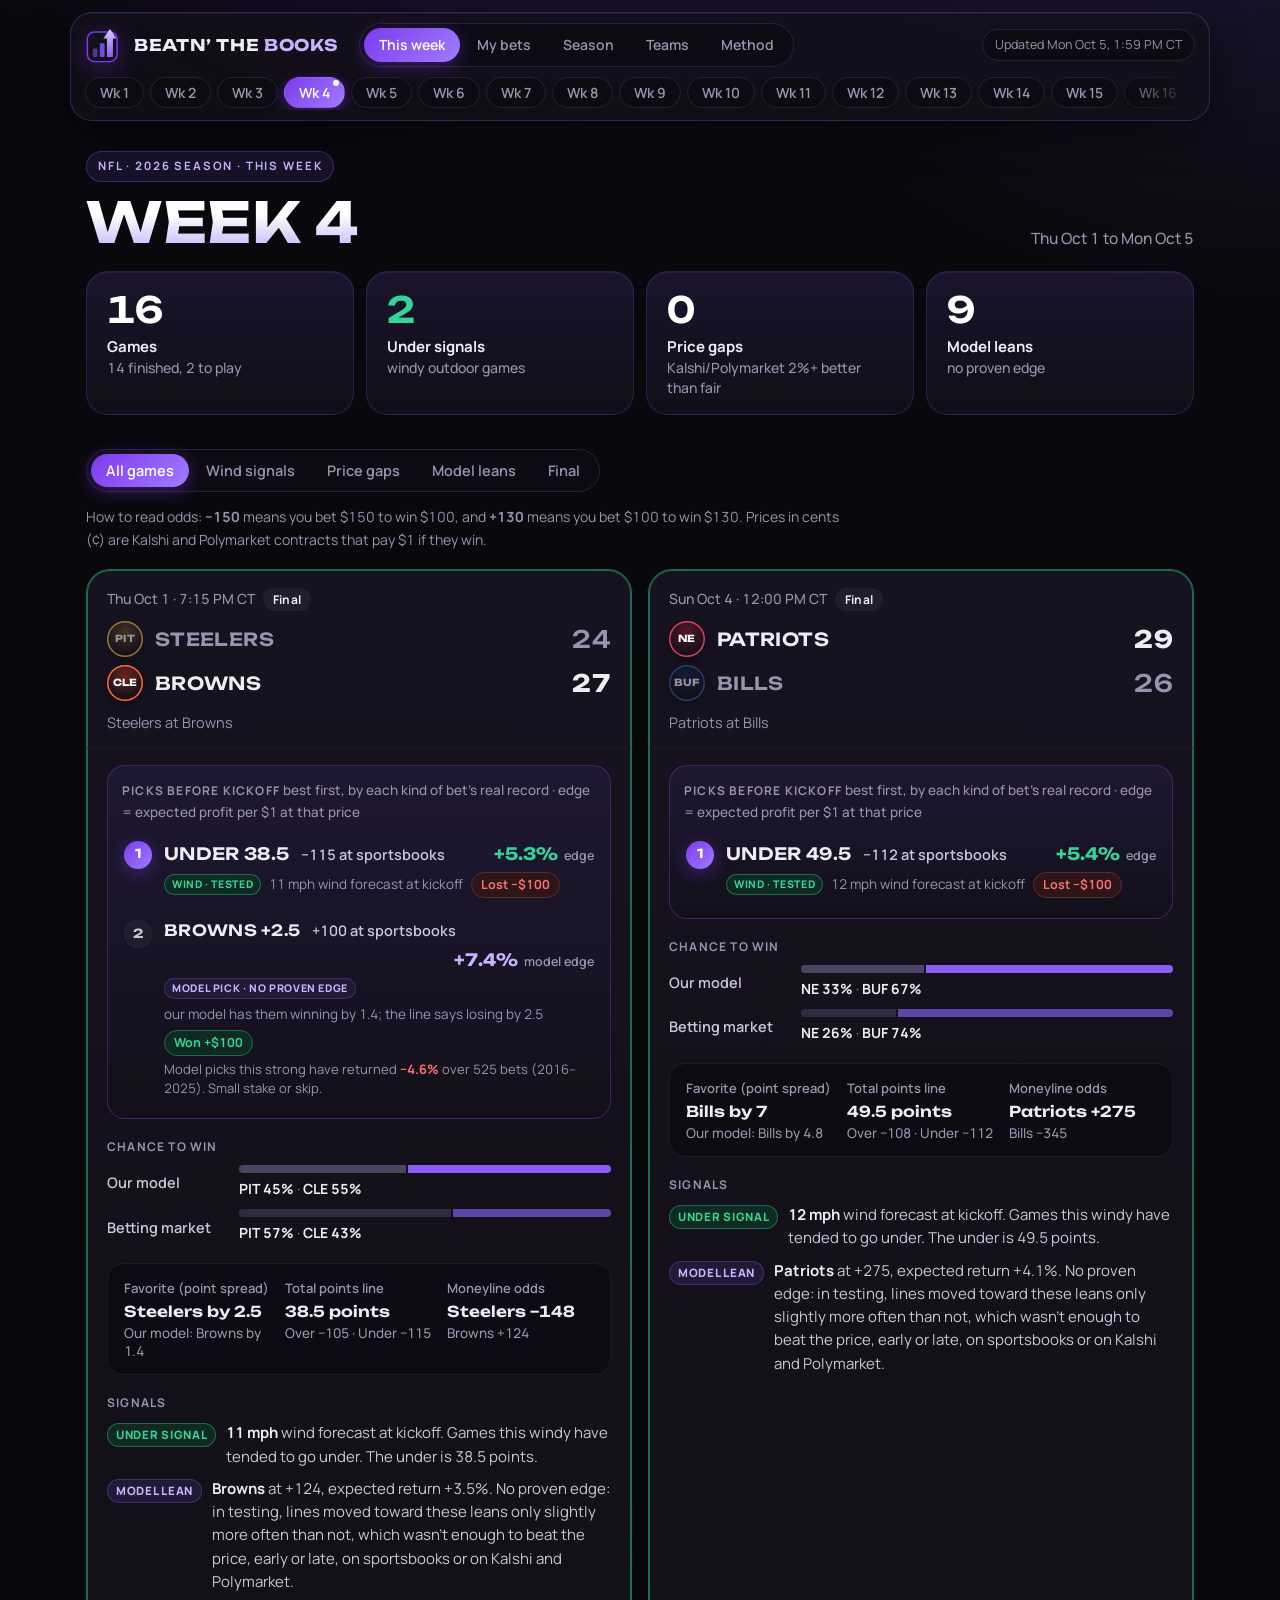
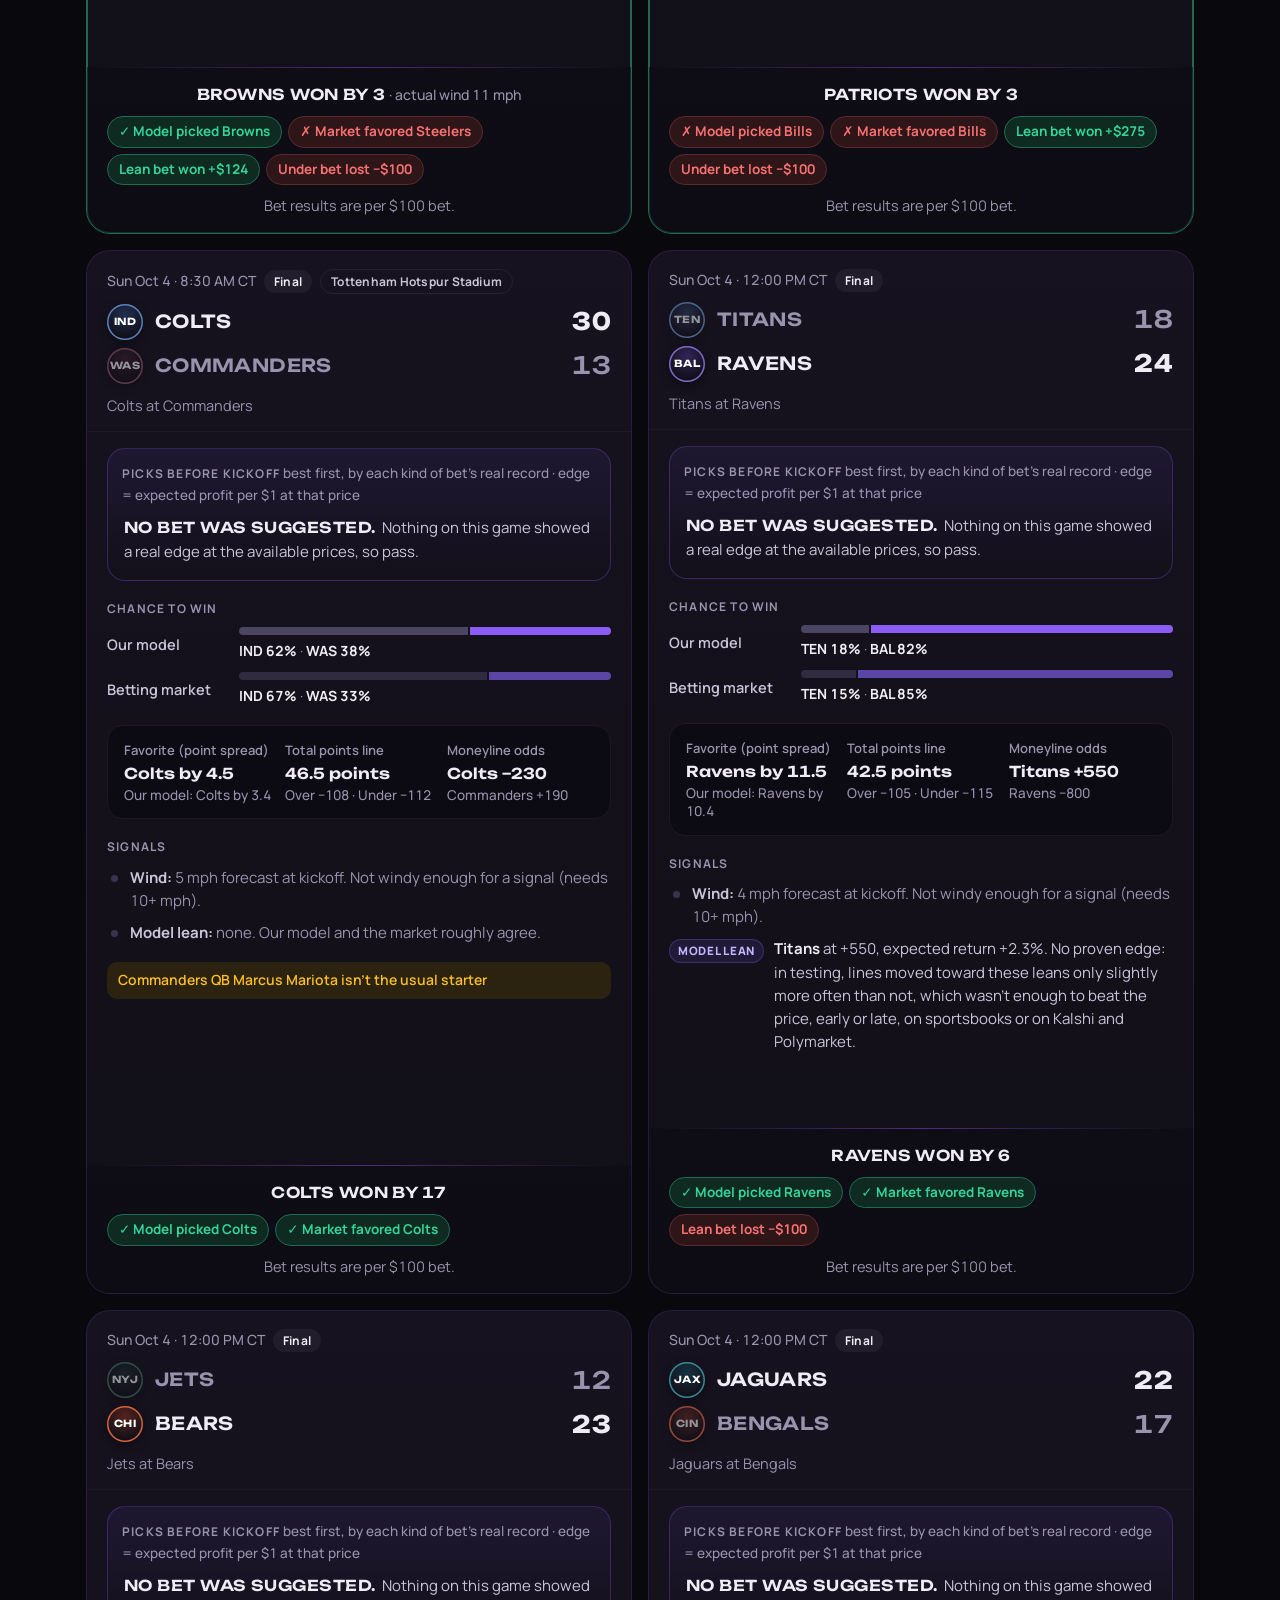
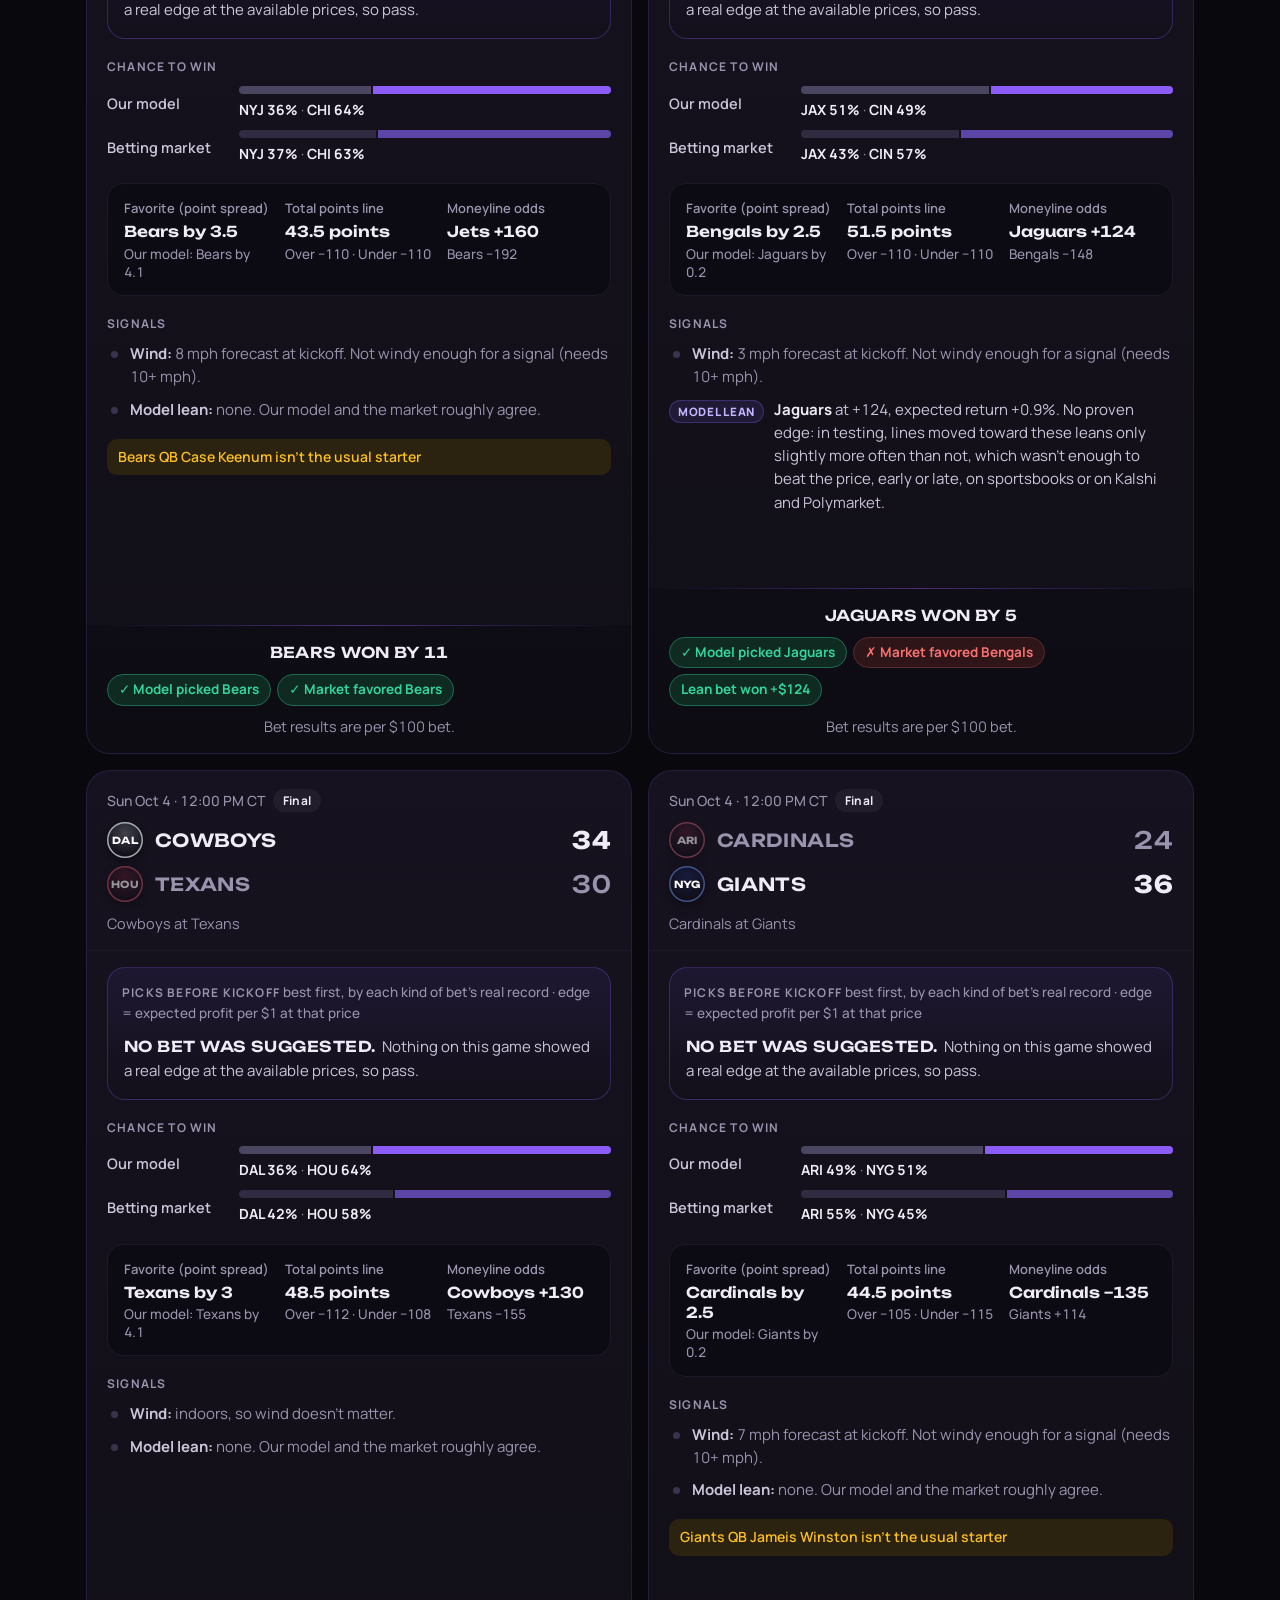
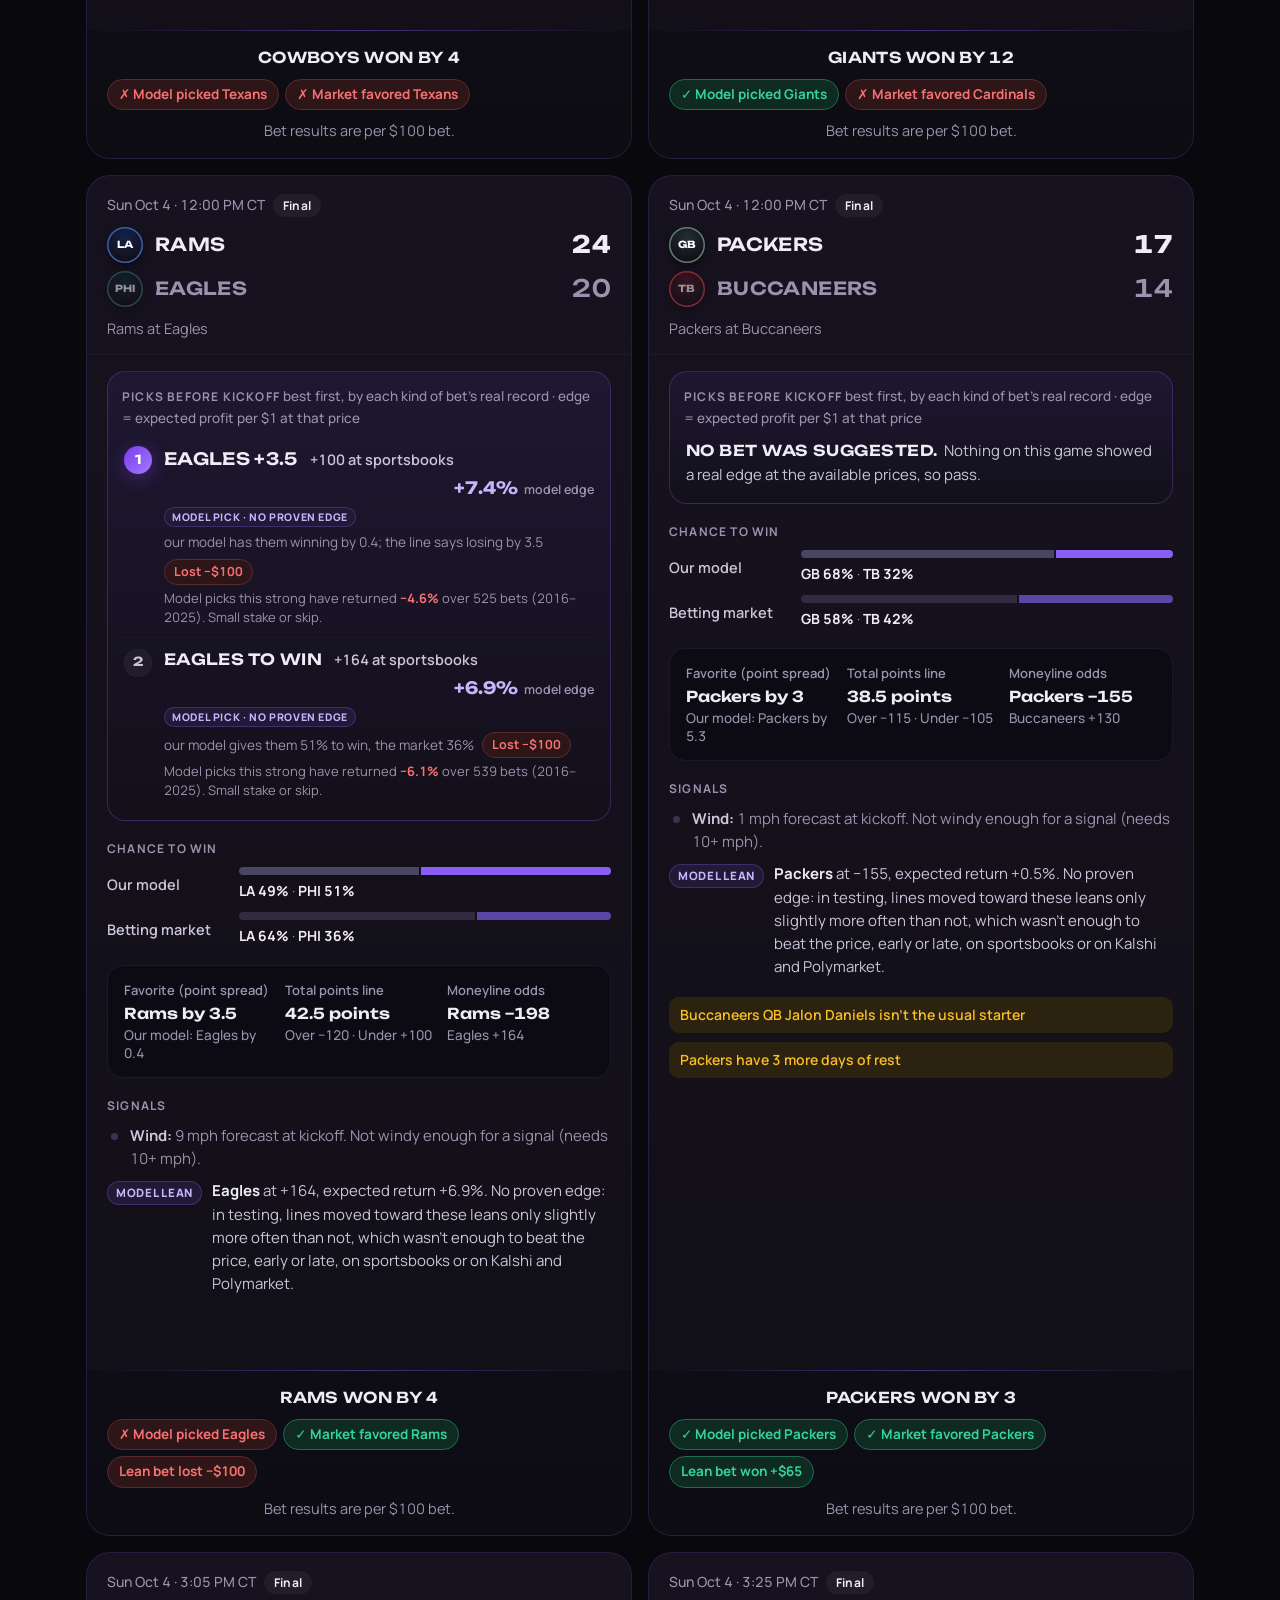
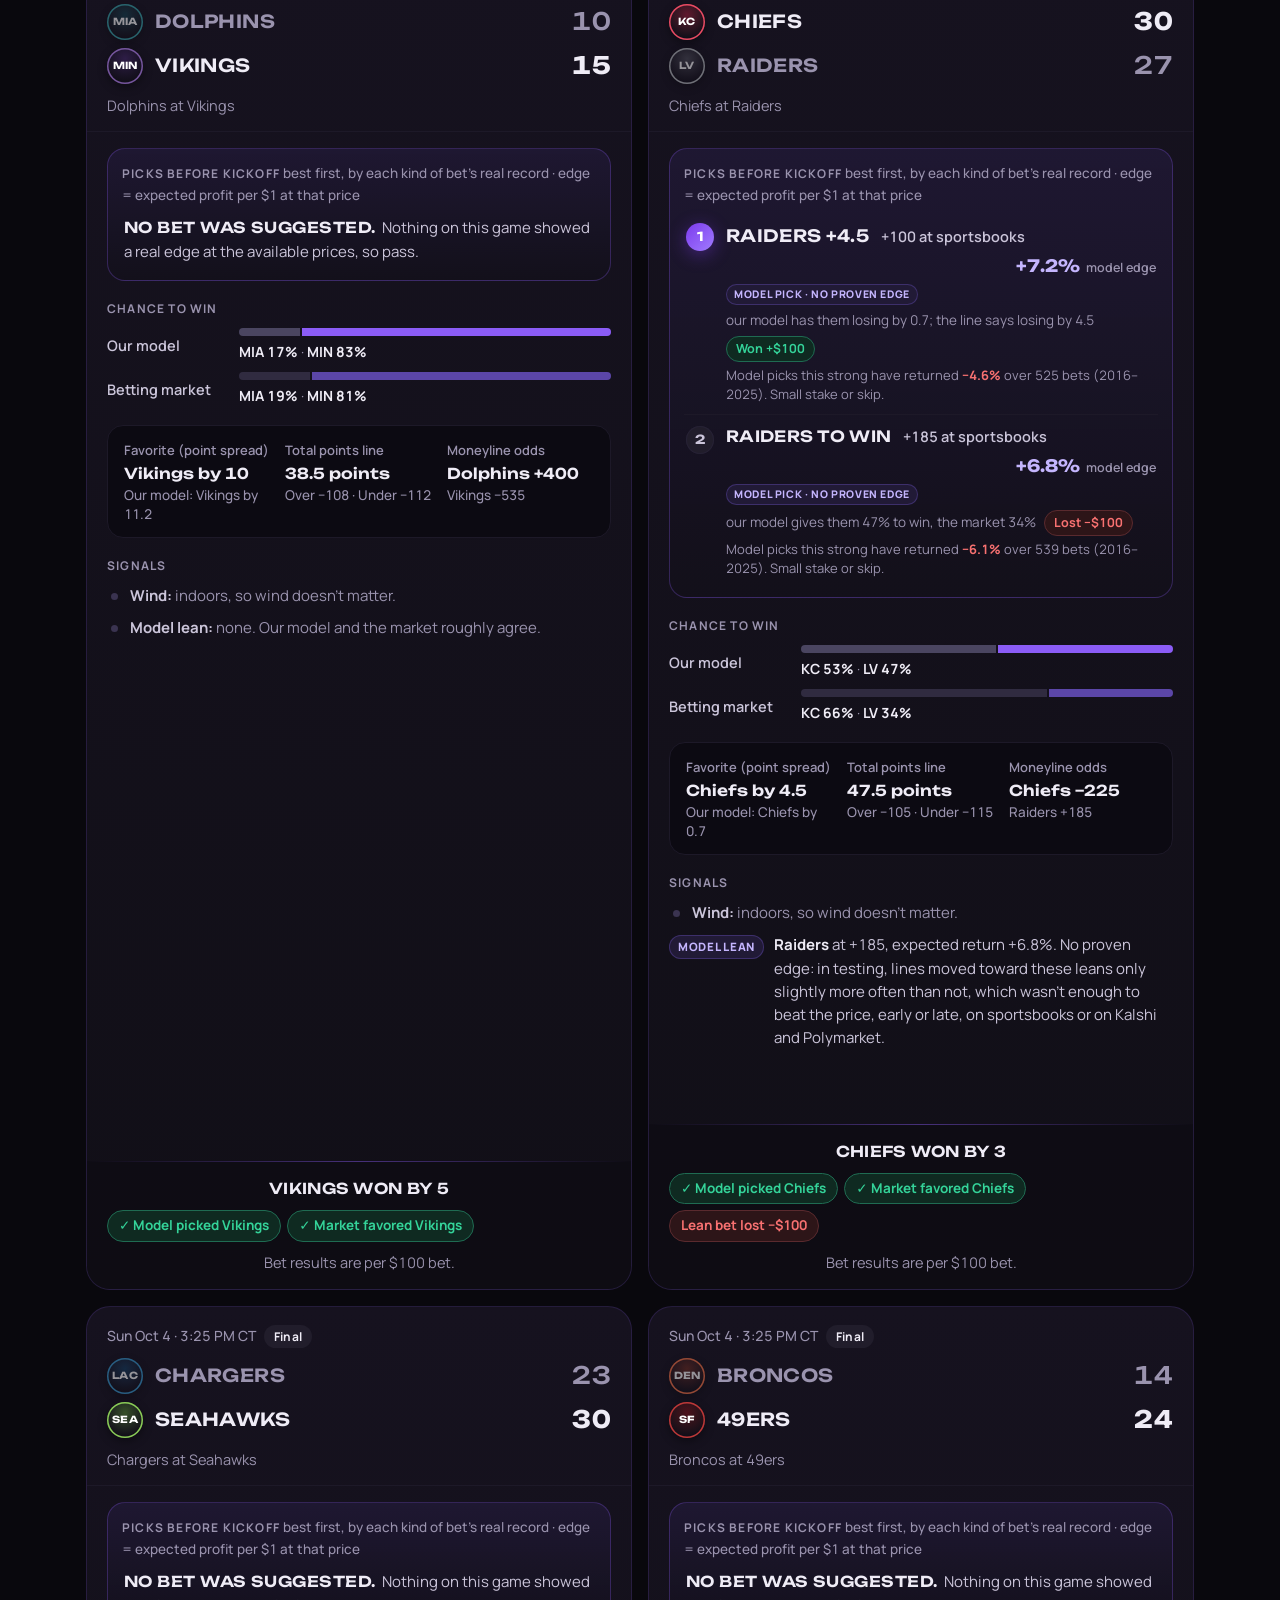
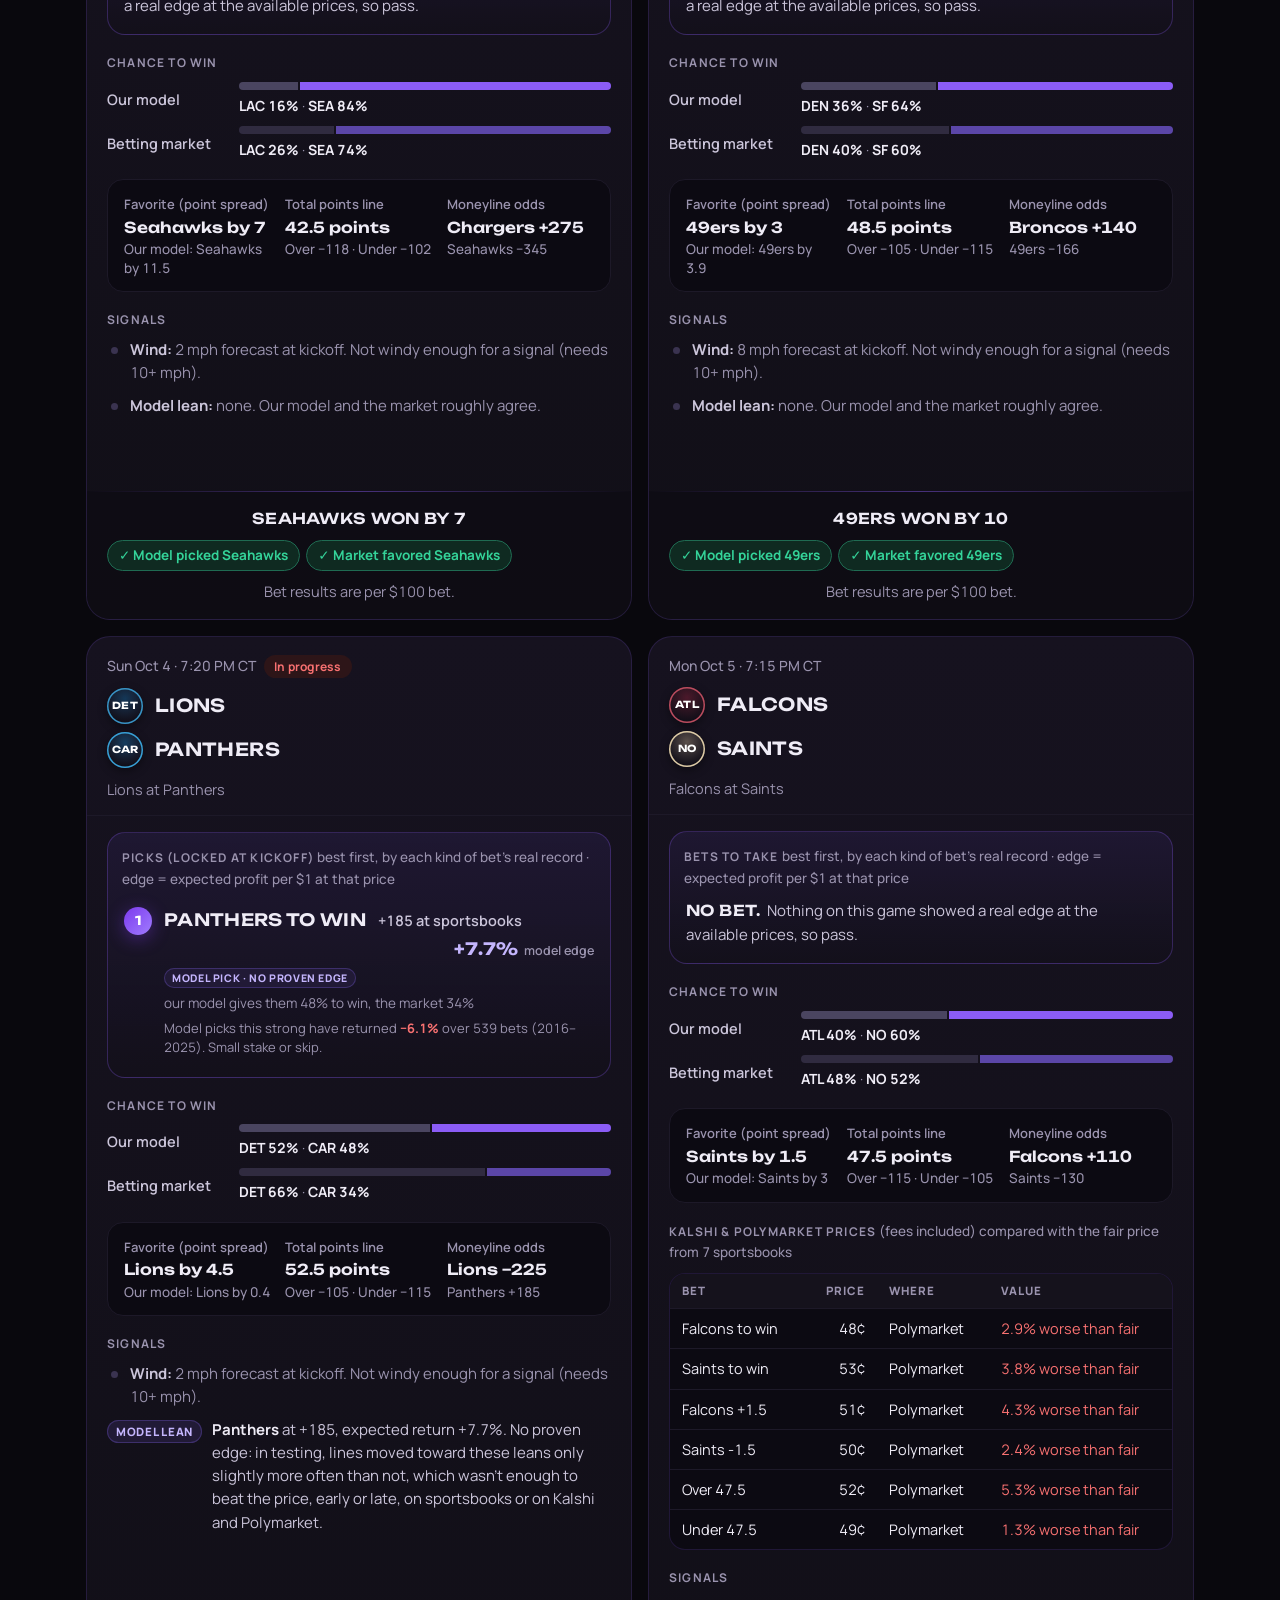
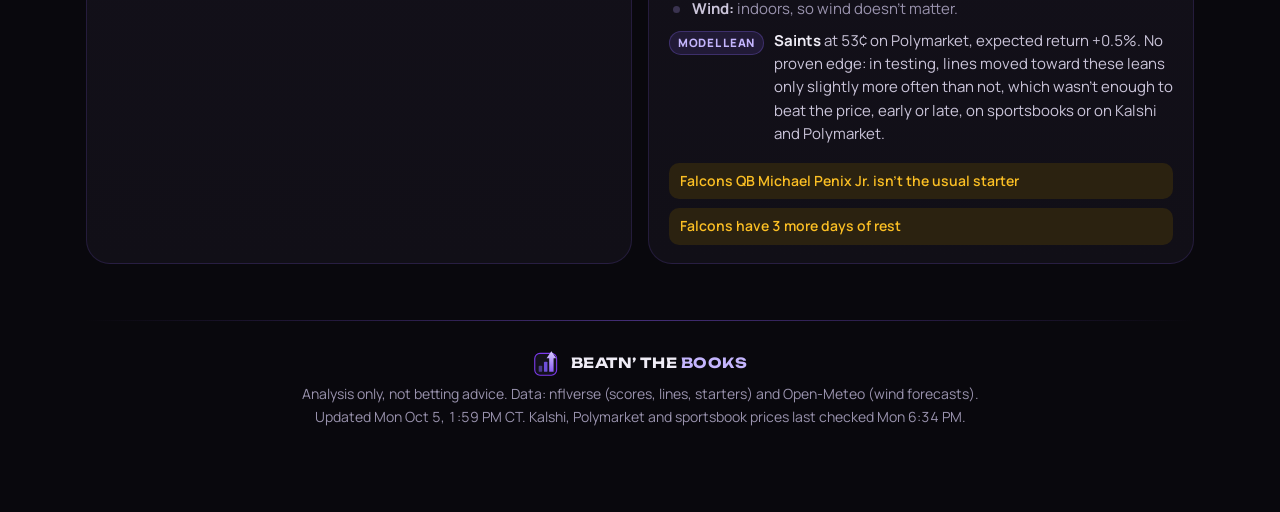
==== commit cef4c2da: "Add files via upload" ====
--- a/github-upload/site/index.html
+++ b/github-upload/site/index.html
@@ -7,7 +7,7 @@
 <title>Beatn’ the Books</title>
 <meta name="description" content="Every NFL game, every week: an Elo model against the betting market, a tested wind-under signal, results and power ratings.">
 <meta name="theme-color" content="#09080d">
-<link rel="icon" href="favicon.svg" type="image/svg+xml">
+<link rel="icon" href="tab-icon.svg" type="image/svg+xml">
 <link rel="preconnect" href="https://fonts.googleapis.com">
 <link rel="preconnect" href="https://fonts.gstatic.com" crossorigin>
 <link rel="stylesheet" href="https://fonts.googleapis.com/css2?family=Manrope:wght@400;500;600;700;800&family=Unbounded:wght@500;600;700;800&display=swap">
--- a/github-upload/site/assets/style.css
+++ b/github-upload/site/assets/style.css
@@ -155,6 +155,35 @@
 .bh{font-size:12px;font-weight:700;color:var(--muted);text-transform:uppercase;letter-spacing:.1em}
 .bh .why{font-weight:500;text-transform:none;letter-spacing:0;font-size:13.5px}
 
+/* ranked picks: the first block on every card */
+.picks{background:linear-gradient(180deg,rgba(40,30,70,.5),rgba(18,16,25,.55));border:1px solid var(--edge);border-radius:18px;padding:14px 14px 10px;gap:0}
+.picks .bh{margin-bottom:6px}
+.pick{display:flex;gap:12px;align-items:flex-start;padding:10px 2px;border-top:1px solid var(--line-2)}
+.picks .bh + .pick{border-top:none}
+.pick .rank{flex:none;width:28px;height:28px;border-radius:50%;display:grid;place-items:center;margin-top:1px;
+  font:700 12.5px/1 var(--font-display);background:var(--raise);color:var(--fg-2);box-shadow:inset 0 0 0 1px var(--line)}
+.pick.top .rank{background:var(--grad);color:#fff;box-shadow:var(--glow)}
+.pmain{flex:1;min-width:0}
+.pline{display:flex;flex-wrap:wrap;align-items:baseline;gap:2px 12px}
+.pline b{font-family:var(--font-display);font-size:15.5px;font-weight:600;text-transform:uppercase;letter-spacing:.02em;color:var(--fg)}
+.pick.top .pline b{font-size:17px}
+.pprice{color:var(--fg-2);font-size:14.5px;font-weight:600}
+.pedge{margin-left:auto;font-family:var(--font-display);font-weight:700;font-size:17px;white-space:nowrap}
+.pedge small{font-family:var(--font-body);font-size:12.5px;font-weight:600;color:var(--muted);margin-left:3px}
+.pedge.model{color:var(--purple-soft)}
+.prec{font-size:13px;color:var(--muted);margin-top:4px;line-height:1.45}
+.prec b{font-weight:700}
+.pwhy{font-size:13.5px;color:var(--muted);margin-top:5px;display:flex;flex-wrap:wrap;gap:5px 8px;align-items:center}
+.pwhy .tag{font-size:10.5px;padding:2px 8px}
+.pwhy .pill{font-size:12.5px;padding:2px 9px}
+.nobet{font-size:15px;color:var(--fg-2);padding:4px 2px 6px}
+.nobet b{font-family:var(--font-display);font-weight:600;text-transform:uppercase;letter-spacing:.03em;color:var(--fg);margin-right:4px}
+.skips{display:flex;flex-wrap:wrap;gap:6px 14px;align-items:center;font-size:13.5px;color:var(--fg-2);
+  padding:9px 2px 4px;border-top:1px dashed var(--line)}
+.skip{display:inline-flex;gap:6px;align-items:center;white-space:nowrap}
+.skip .tag{font-size:10px;padding:1px 7px}
+.skip .pill{font-size:12px;padding:1px 8px}
+
 .crow{display:grid;grid-template-columns:118px minmax(0,1fr);grid-template-areas:"lab bar" "lab val";gap:5px 14px;align-items:center}
 .clab{grid-area:lab;font-size:14.5px;font-weight:600;color:var(--fg-2)}
 .crow .track{grid-area:bar}
@@ -268,6 +297,7 @@
 footer .fbrand img{width:28px;height:28px}
 footer .fbrand em{font-style:normal;color:var(--purple-soft)}
 
+@media (max-width:960px){.bar .stamp{display:none}}   /* would wrap onto its own line; the footer has it too */
 @media (max-width:860px){
   .games,.split{grid-template-columns:minmax(0,1fr)}
   .kpis{grid-template-columns:repeat(2,minmax(0,1fr))}
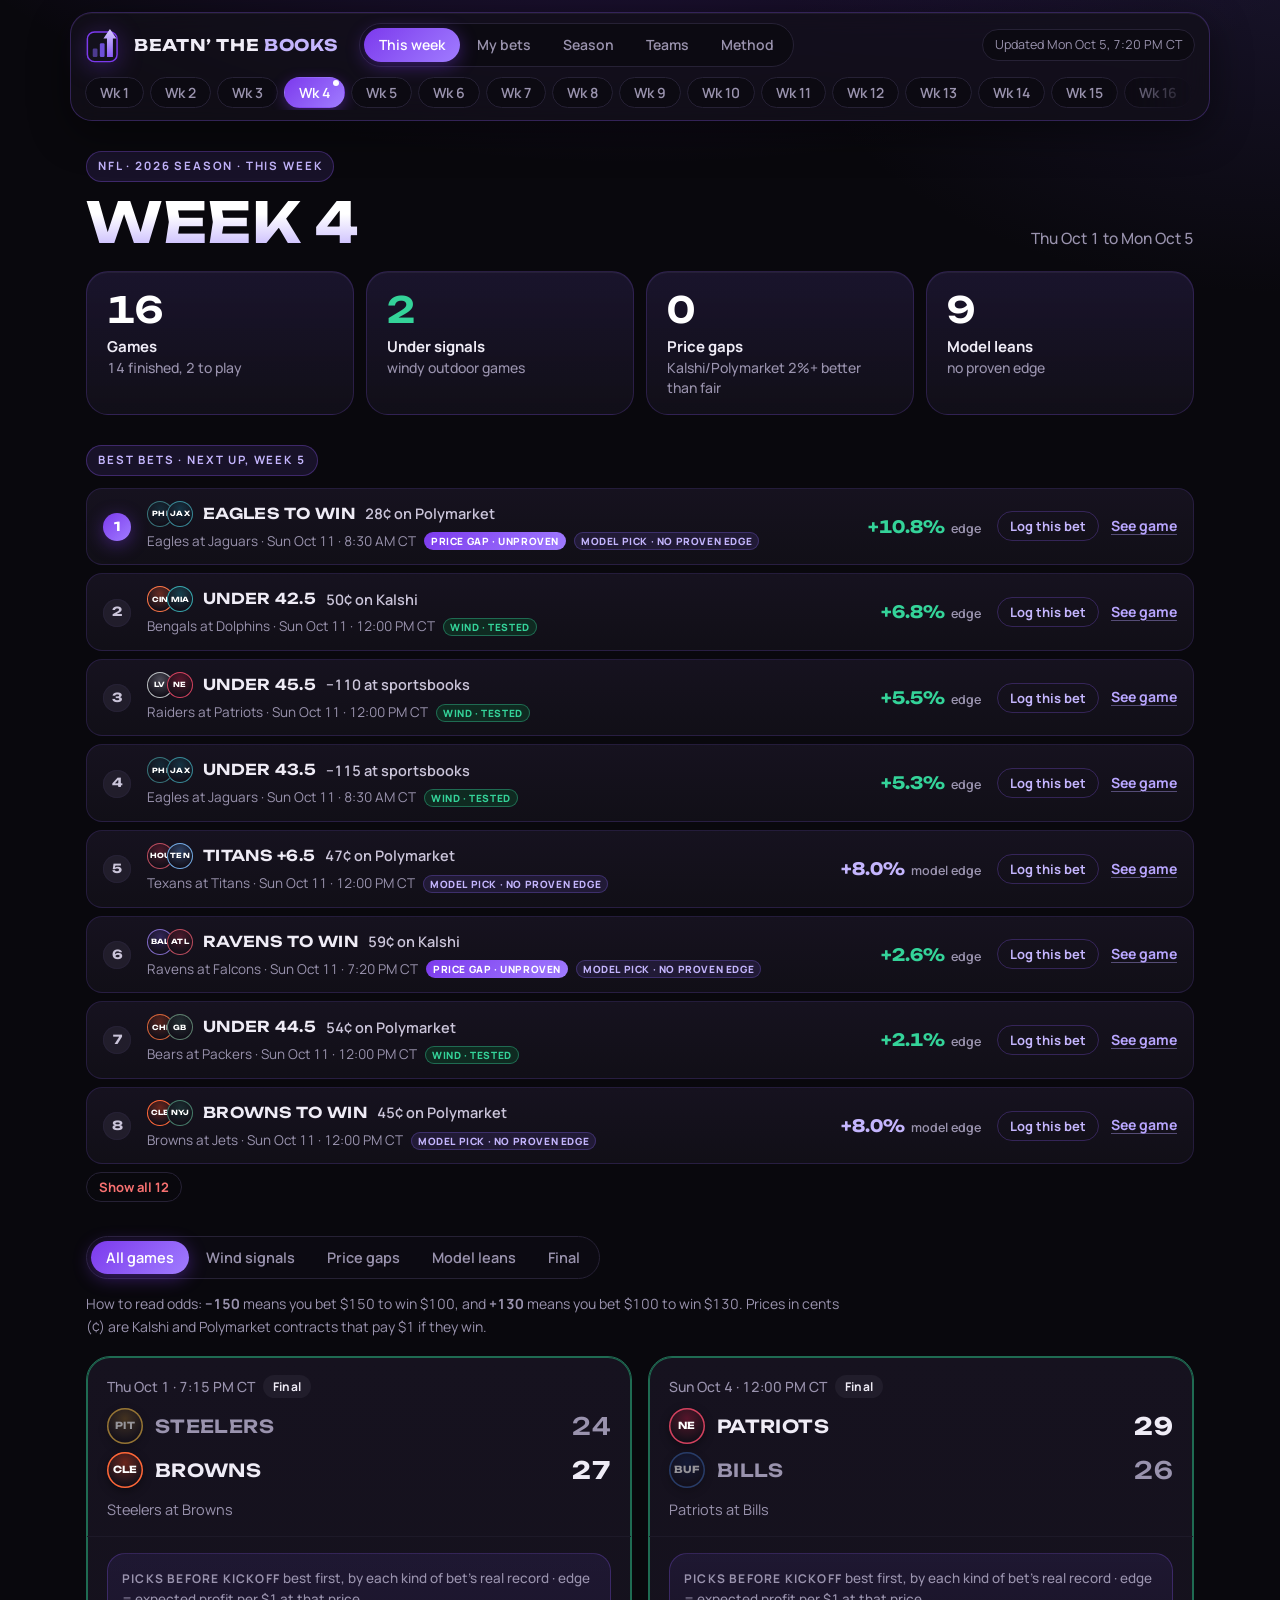
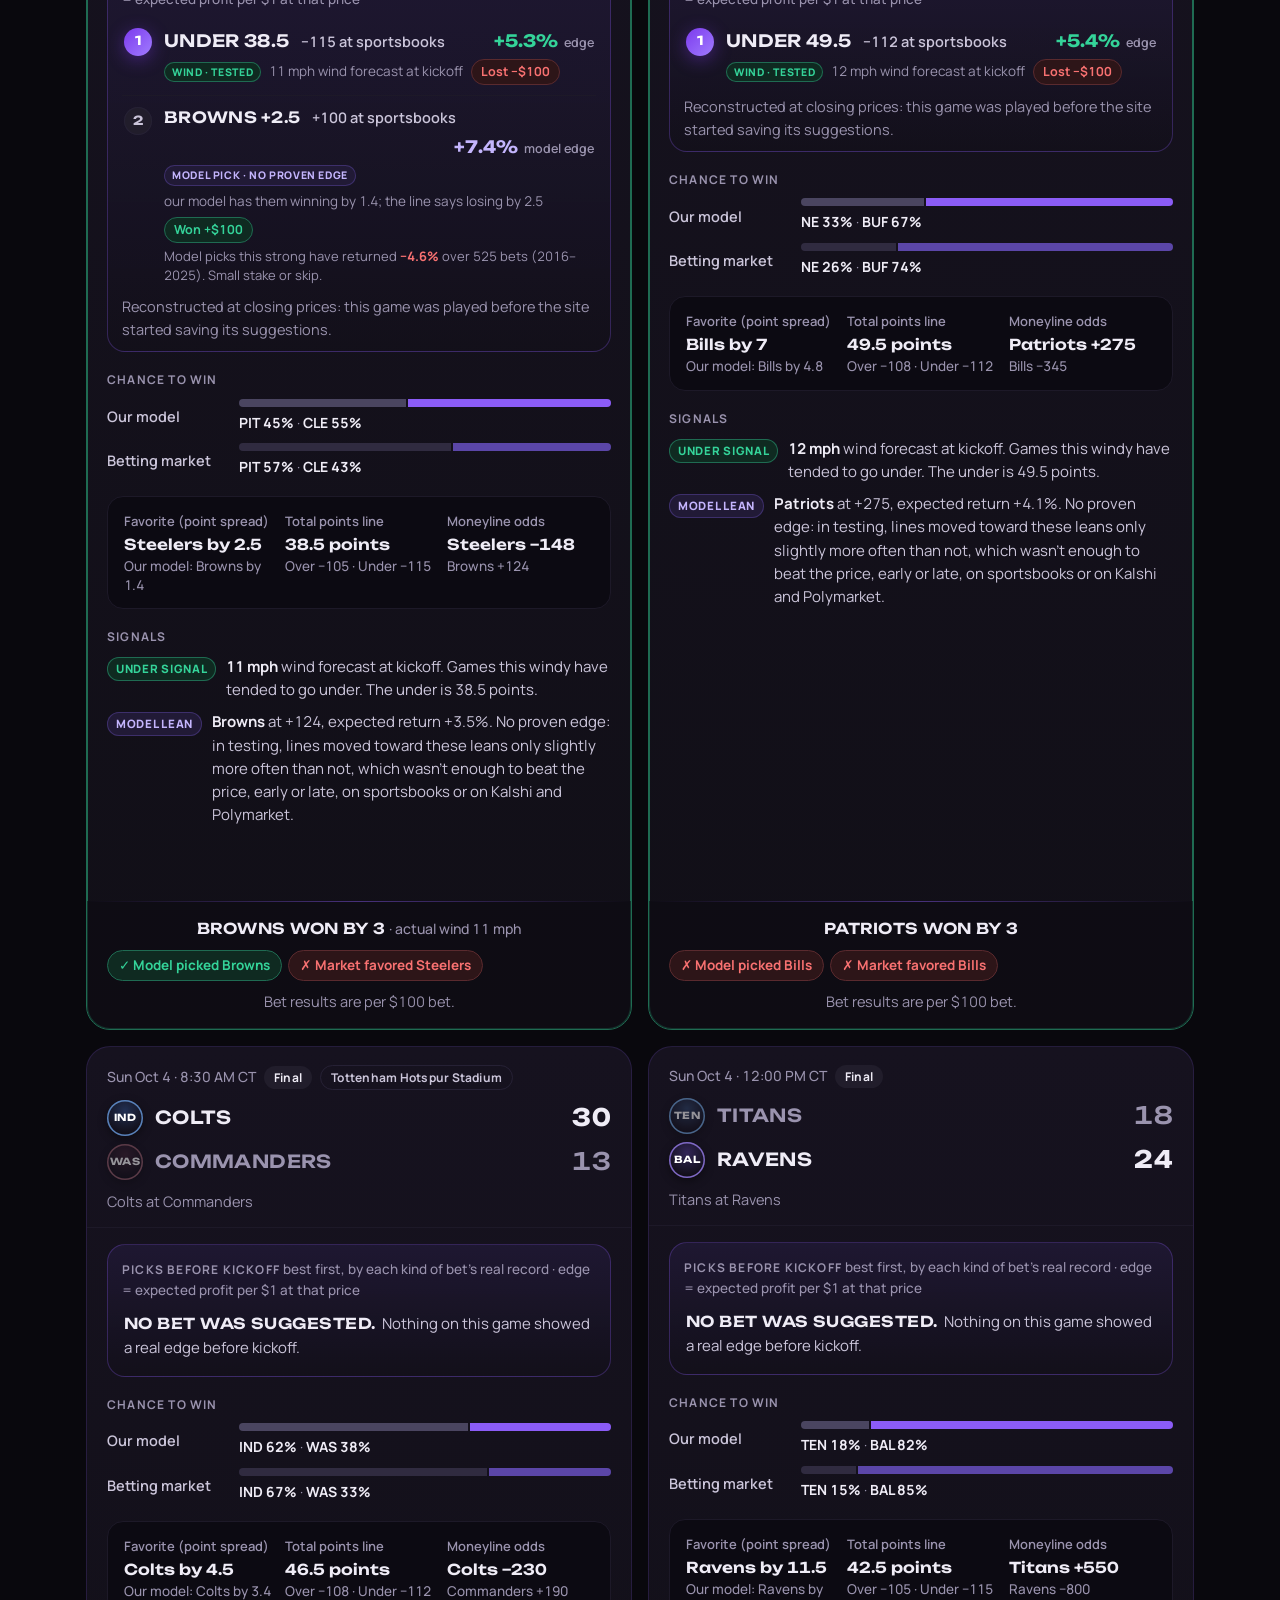
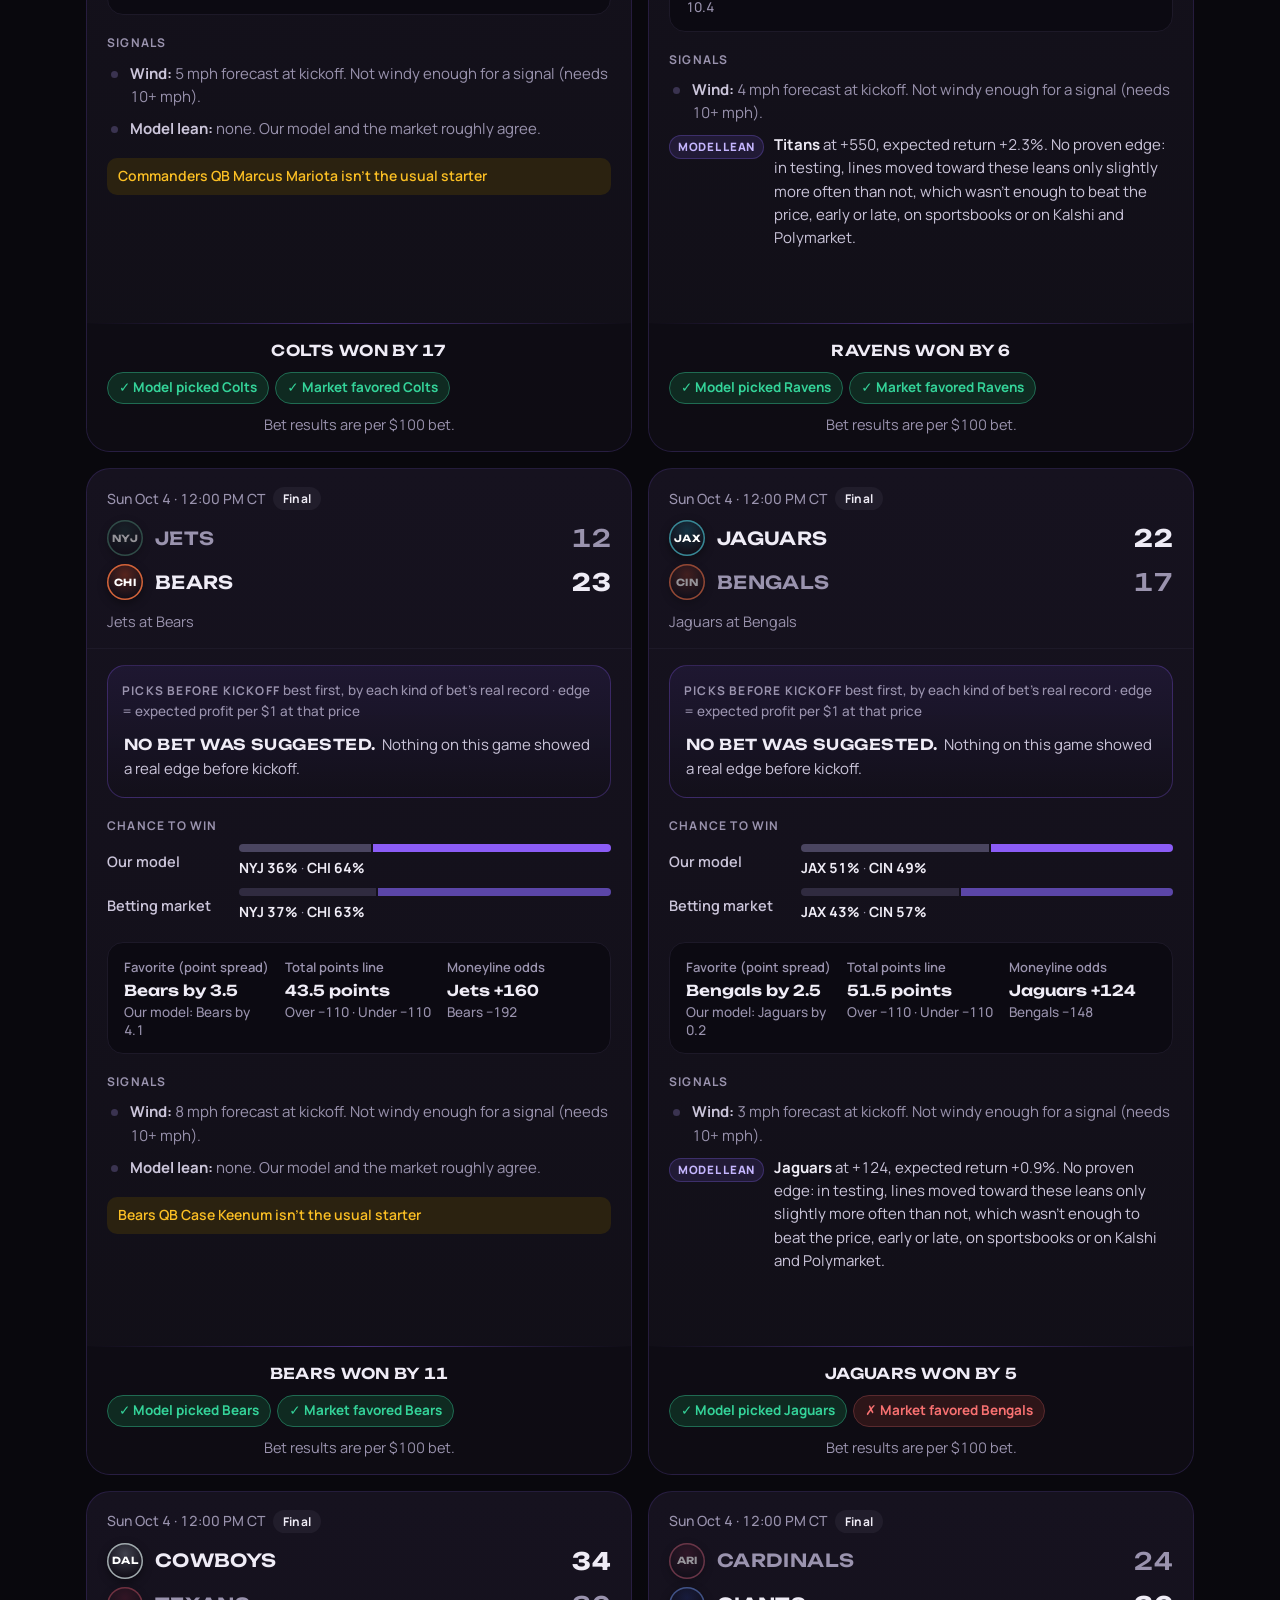
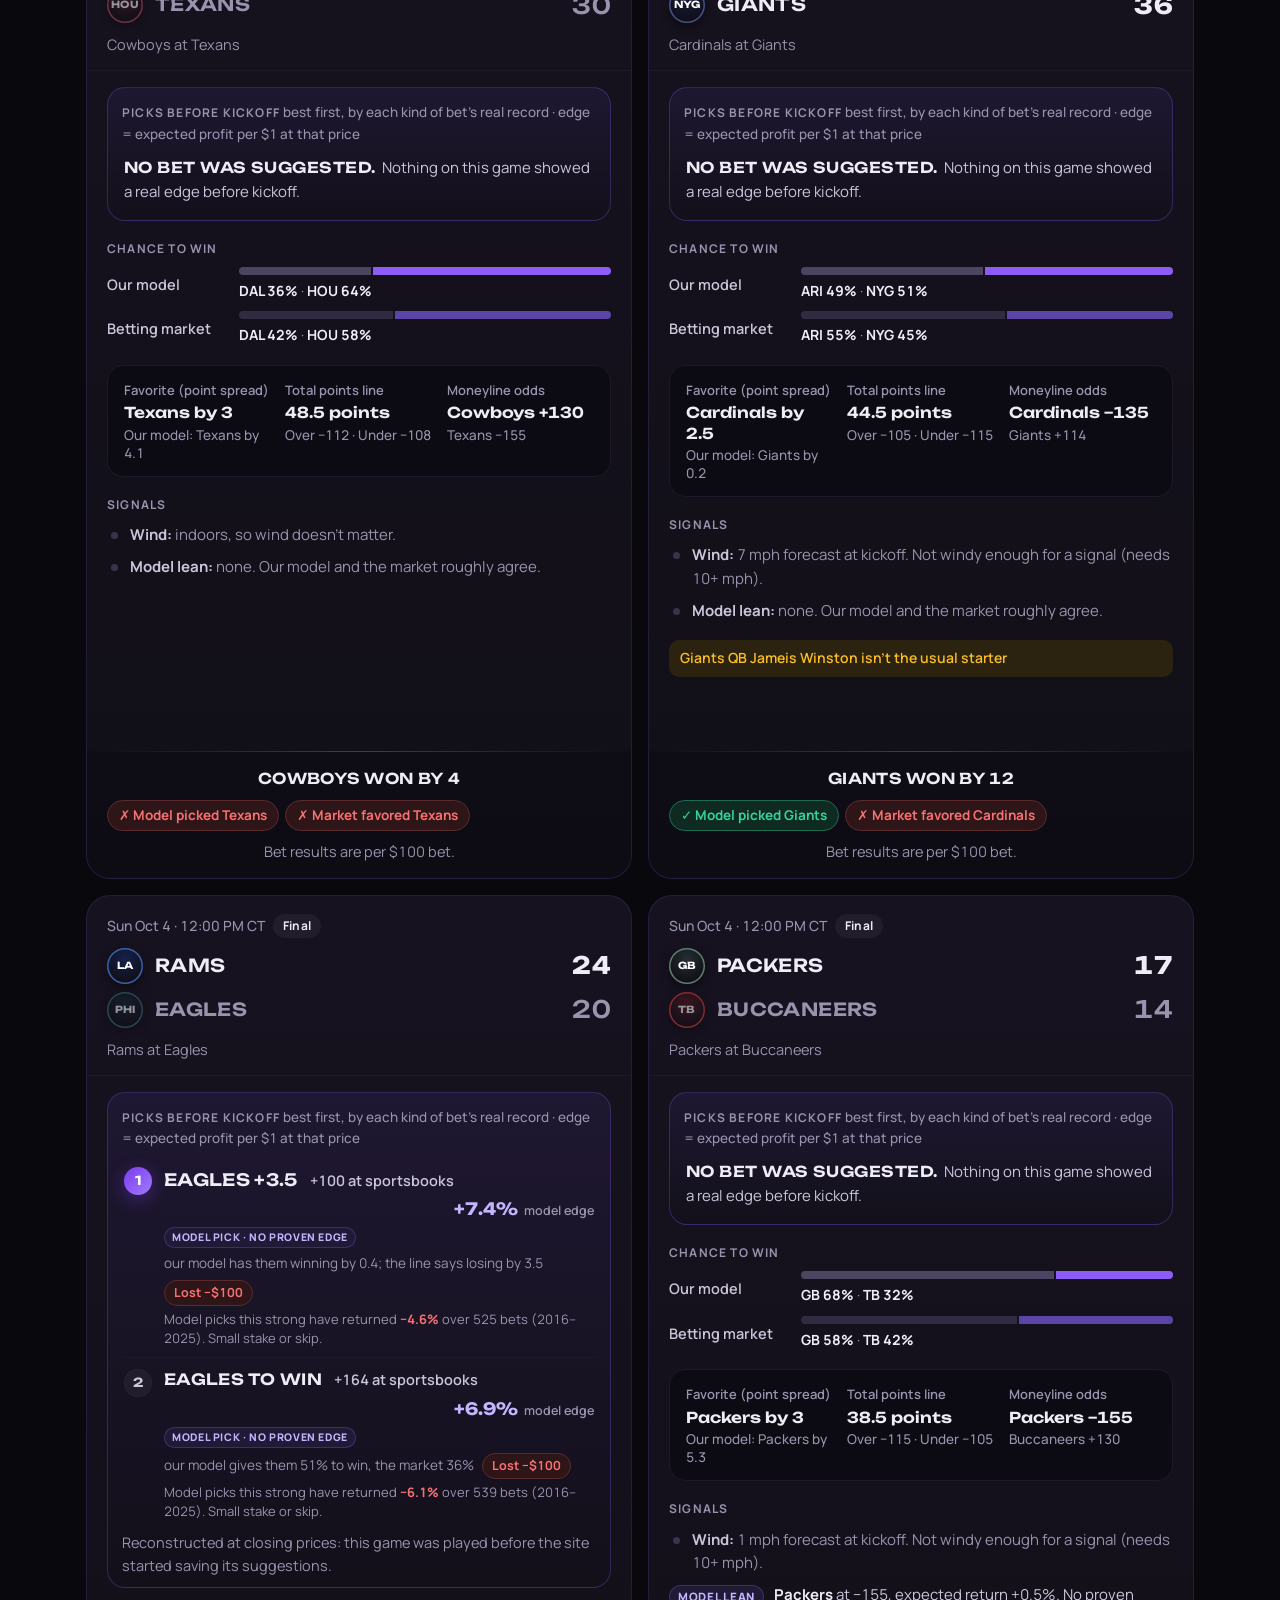
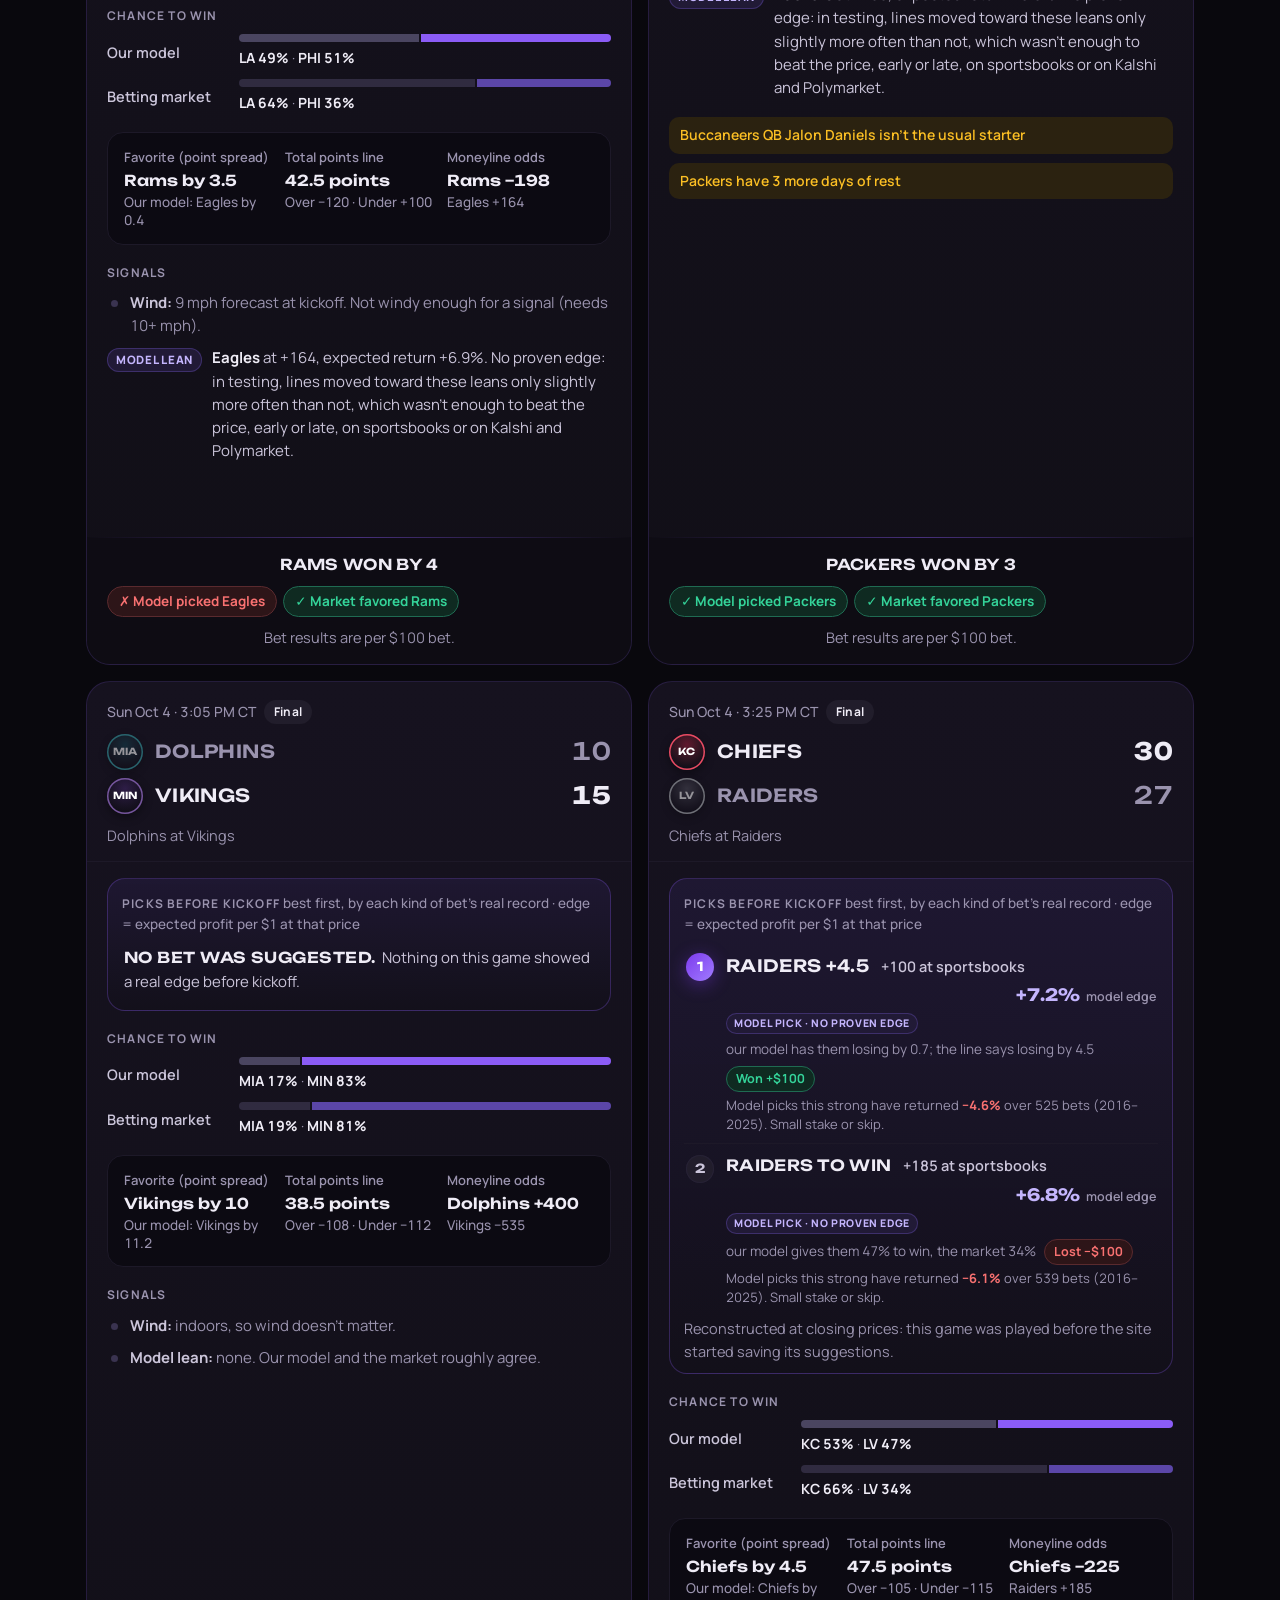
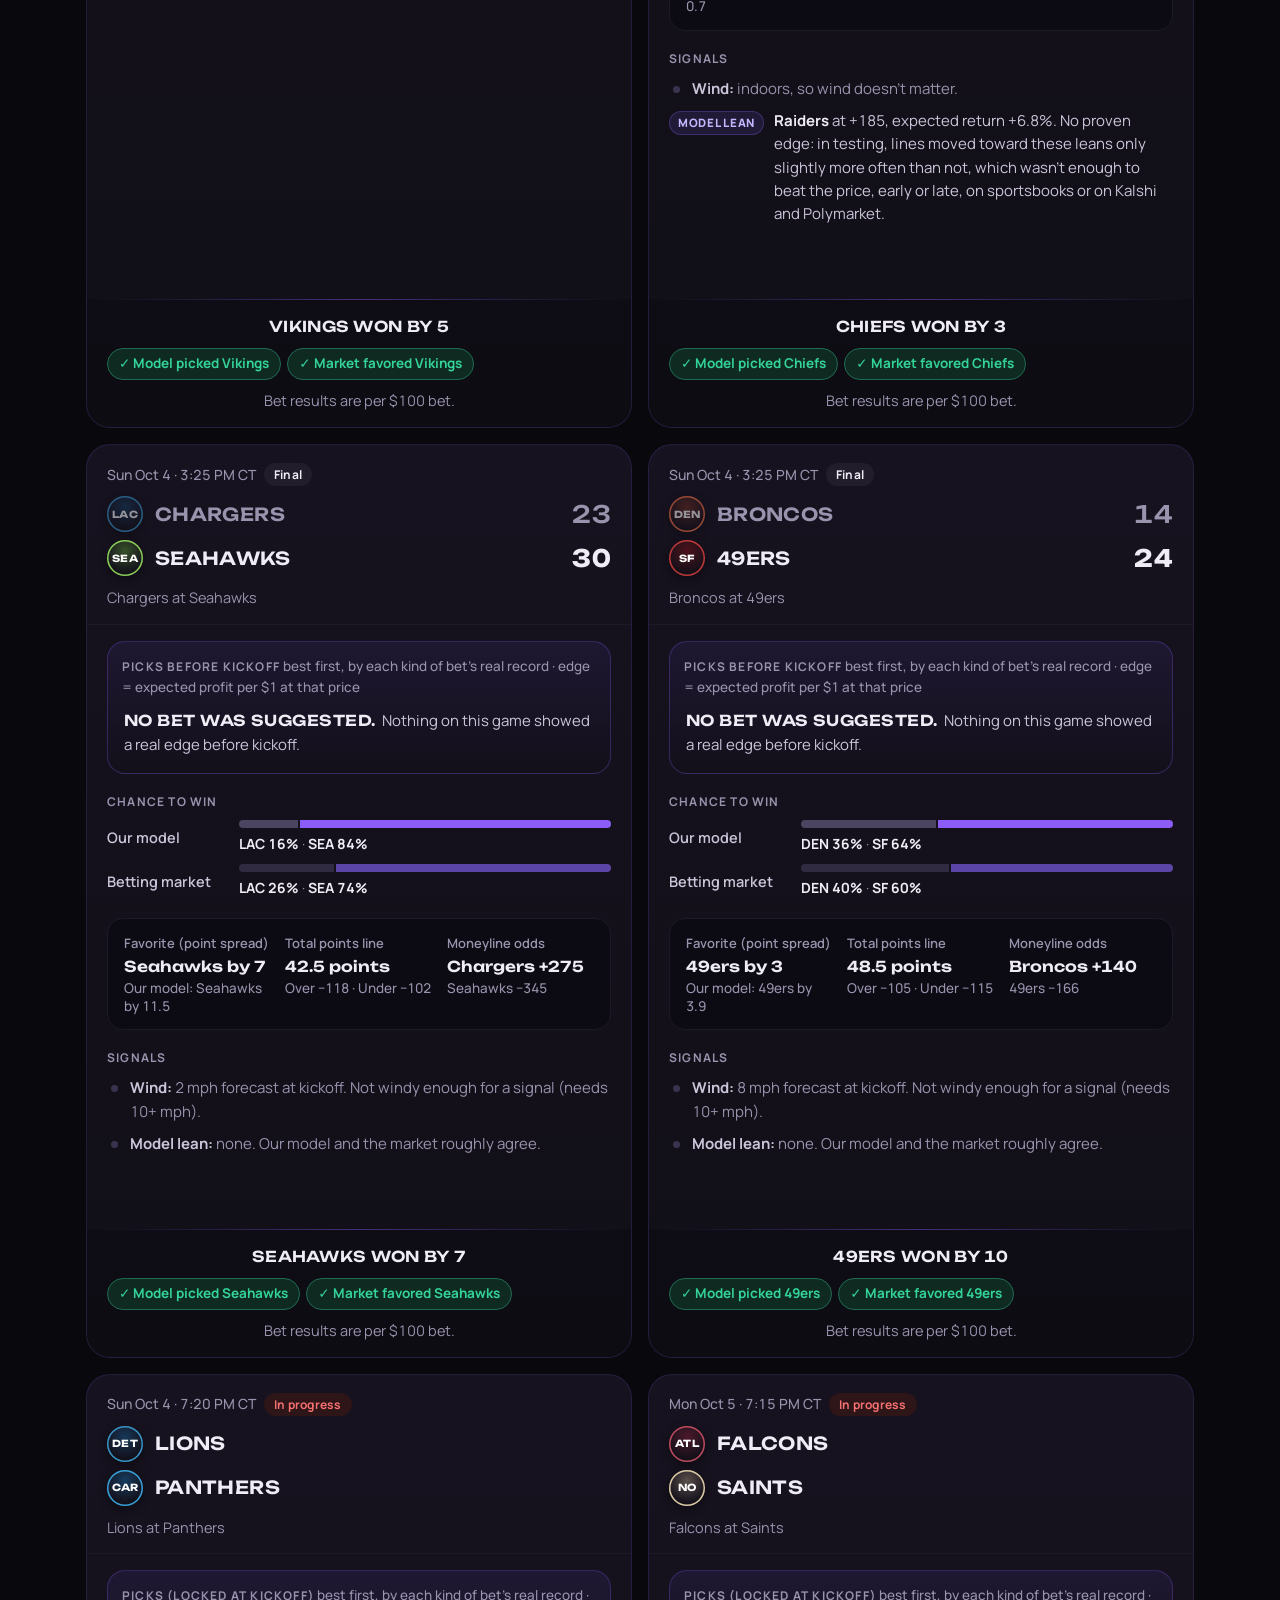
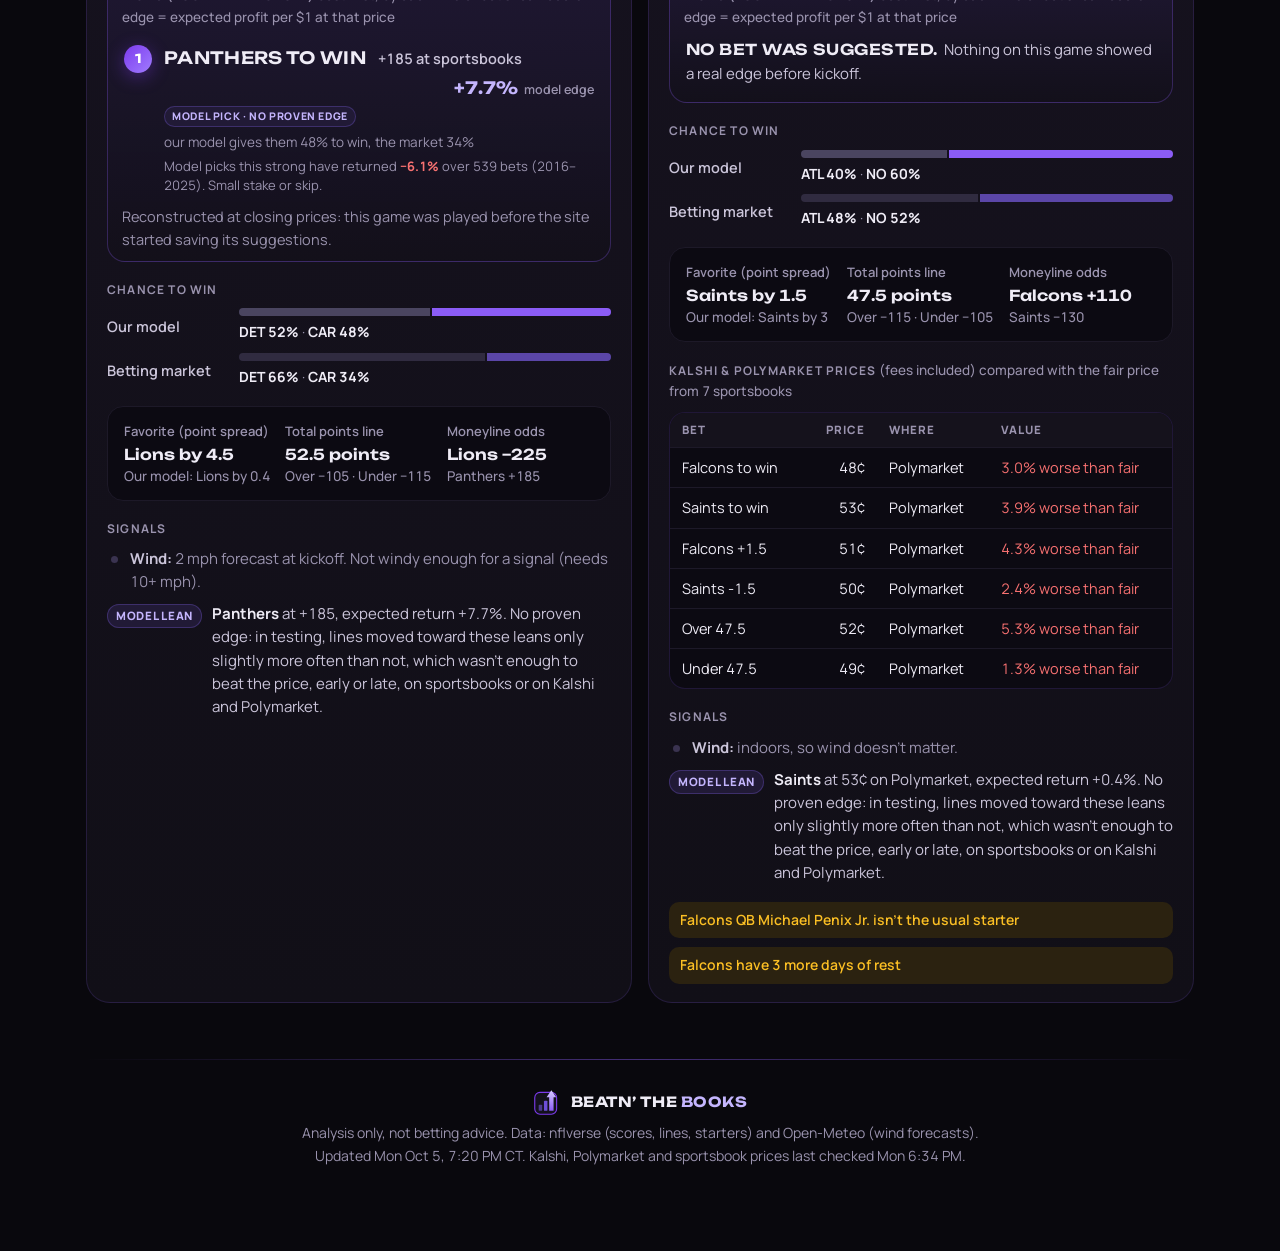
==== commit 848df28a: "Add files via upload" ====
--- a/github-upload/site/index.html
+++ b/github-upload/site/index.html
@@ -99,7 +99,7 @@
   </section>
 
   <section id="playsWrap" hidden>
-    <div class="eyebrow">Worth a look before kickoff</div>
+    <div class="eyebrow" id="playsTitle">Best bets this week</div>
     <div class="plays" id="plays"></div>
   </section>
 
--- a/github-upload/site/assets/style.css
+++ b/github-upload/site/assets/style.css
@@ -114,6 +114,28 @@
 .play .duo .tl + .tl{margin-left:-6px}
 .play a{font-size:14.5px;font-weight:700;margin-left:auto}
 
+/* ---------- best bets (top of the week page) ---------- */
+.best{display:grid;grid-template-columns:auto minmax(0,1fr) auto auto;gap:6px 16px;align-items:center;
+  background:var(--card);border:1px solid var(--edge-soft);border-radius:16px;padding:12px 16px;transition:border-color .15s}
+.best:hover{border-color:rgba(139,92,246,.4)}
+.plays:not(.all) .best.more{display:none}
+.bline{display:flex;flex-wrap:wrap;align-items:center;gap:4px 10px}
+.bline .duo{display:inline-flex}
+.bline .duo .tl + .tl{margin-left:-6px}
+.bline b{font-family:var(--font-display);font-size:15px;font-weight:600;text-transform:uppercase;letter-spacing:.02em}
+.bwhy{font-size:13.5px;color:var(--muted);display:flex;flex-wrap:wrap;gap:4px 8px;align-items:center;margin-top:4px}
+.bwhy .tag{font-size:10px;padding:1px 7px}
+.bedge .pedge{margin-left:0}
+.bact{display:flex;gap:12px;align-items:center}
+.bact a{font-size:14px;font-weight:700;white-space:nowrap}
+.showall{align-self:flex-start;color:var(--fg-2)}
+.showall:hover{color:var(--fg)}
+.bestsum{background:var(--card);border:1px solid var(--edge-soft);border-radius:16px;padding:14px 16px;font-size:15px;color:var(--fg-2)}
+.bestsum a{margin-left:10px;font-weight:700}
+.pact{margin-top:8px}
+.btn.logbet{background:transparent;color:var(--purple-soft);border:1px solid var(--edge);box-shadow:none;padding:5px 13px}
+.btn.logbet:hover{background:var(--purple-bg);color:#fff;filter:none}
+
 /* ---------- team logo badges ---------- */
 .tl{--tc:#4c3a8f;--s:36px;position:relative;flex:none;display:inline-grid;place-items:center;width:var(--s);height:var(--s);border-radius:50%;
   vertical-align:middle;background:var(--surface-2);
@@ -160,9 +182,9 @@
 .picks .bh{margin-bottom:6px}
 .pick{display:flex;gap:12px;align-items:flex-start;padding:10px 2px;border-top:1px solid var(--line-2)}
 .picks .bh + .pick{border-top:none}
-.pick .rank{flex:none;width:28px;height:28px;border-radius:50%;display:grid;place-items:center;margin-top:1px;
+.pick .rank,.best .rank{flex:none;width:28px;height:28px;border-radius:50%;display:grid;place-items:center;margin-top:1px;
   font:700 12.5px/1 var(--font-display);background:var(--raise);color:var(--fg-2);box-shadow:inset 0 0 0 1px var(--line)}
-.pick.top .rank{background:var(--grad);color:#fff;box-shadow:var(--glow)}
+.pick.top .rank,.best:first-child .rank{background:var(--grad);color:#fff;box-shadow:var(--glow)}
 .pmain{flex:1;min-width:0}
 .pline{display:flex;flex-wrap:wrap;align-items:baseline;gap:2px 12px}
 .pline b{font-family:var(--font-display);font-size:15.5px;font-weight:600;text-transform:uppercase;letter-spacing:.02em;color:var(--fg)}
@@ -303,6 +325,10 @@
   .kpis{grid-template-columns:repeat(2,minmax(0,1fr))}
   .betform{grid-template-columns:repeat(2,minmax(0,1fr))}
   .pagehead h1{font-size:44px}
+}
+@media (max-width:700px){
+  .best{grid-template-columns:auto minmax(0,1fr);padding:12px}
+  .best .bedge,.best .bact{grid-column:2}
 }
 @media (max-width:520px){
   .bar{position:static;padding:8px 8px 0}
